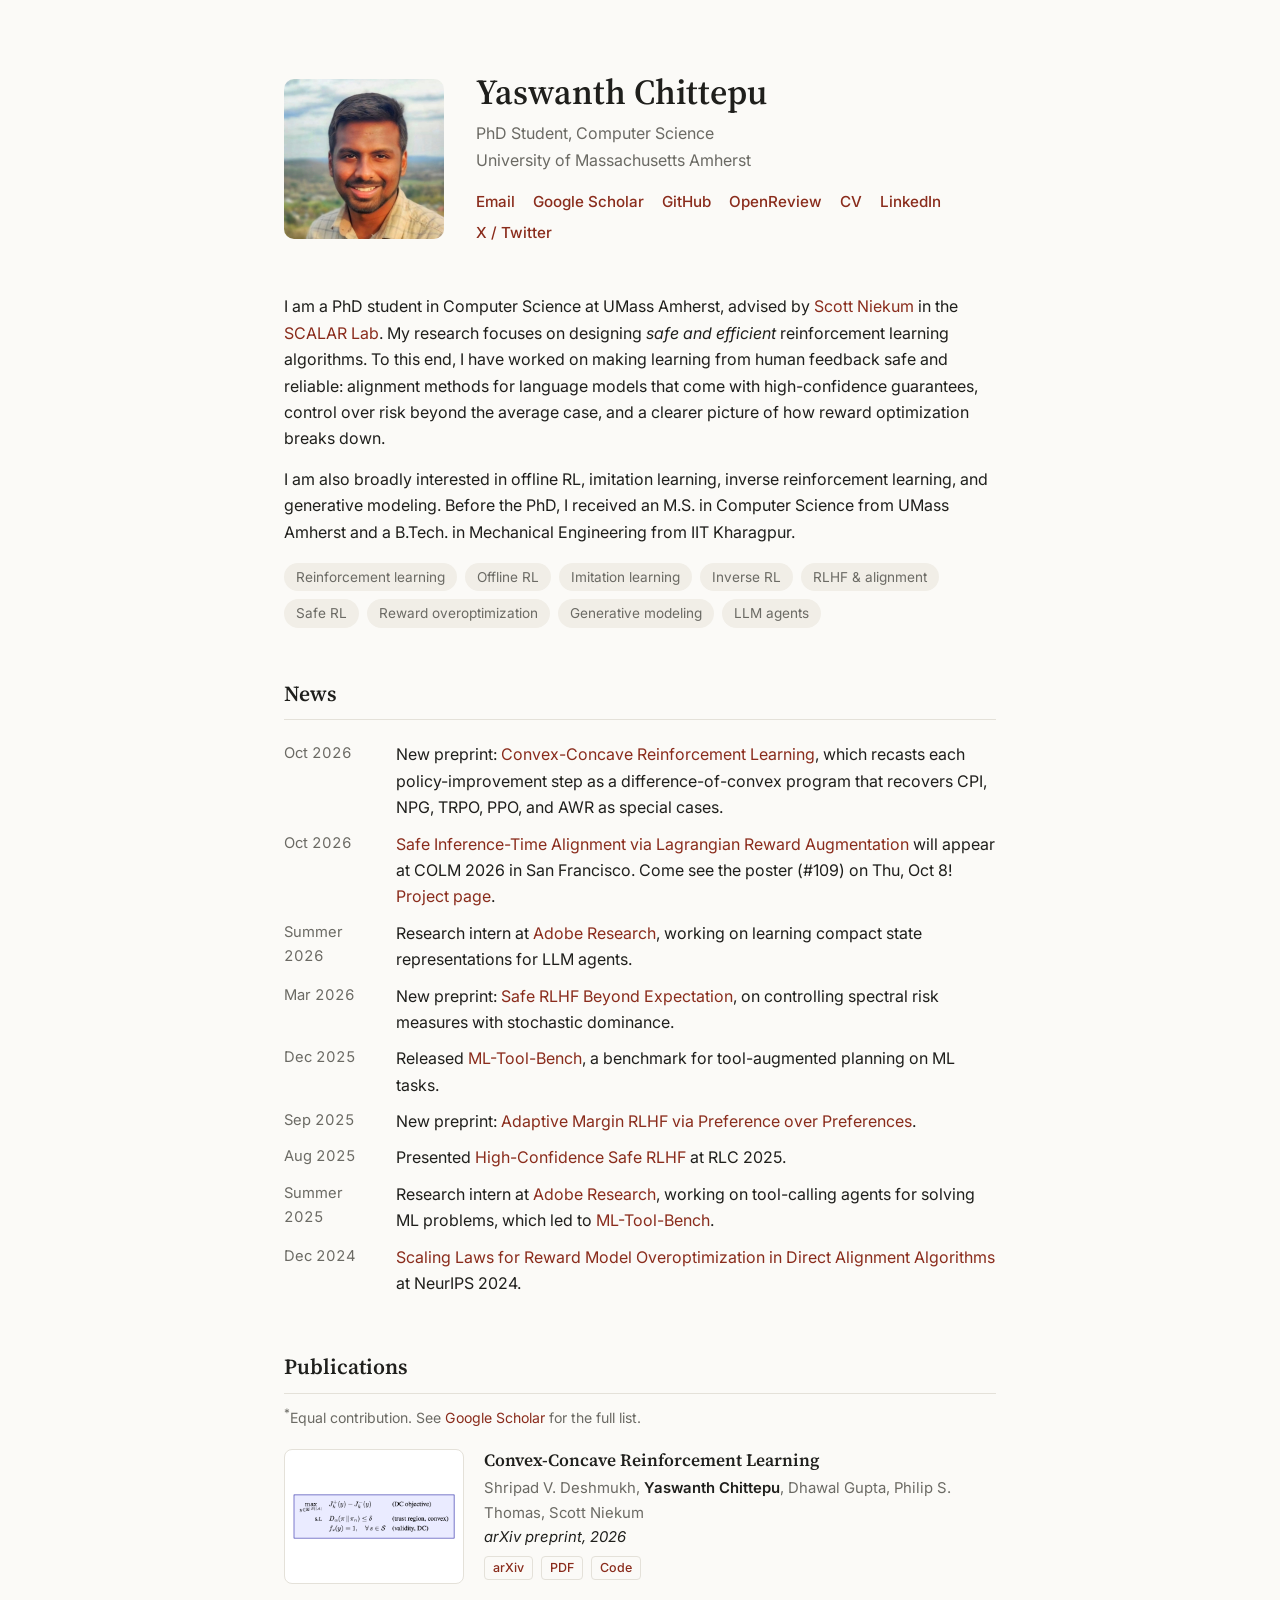
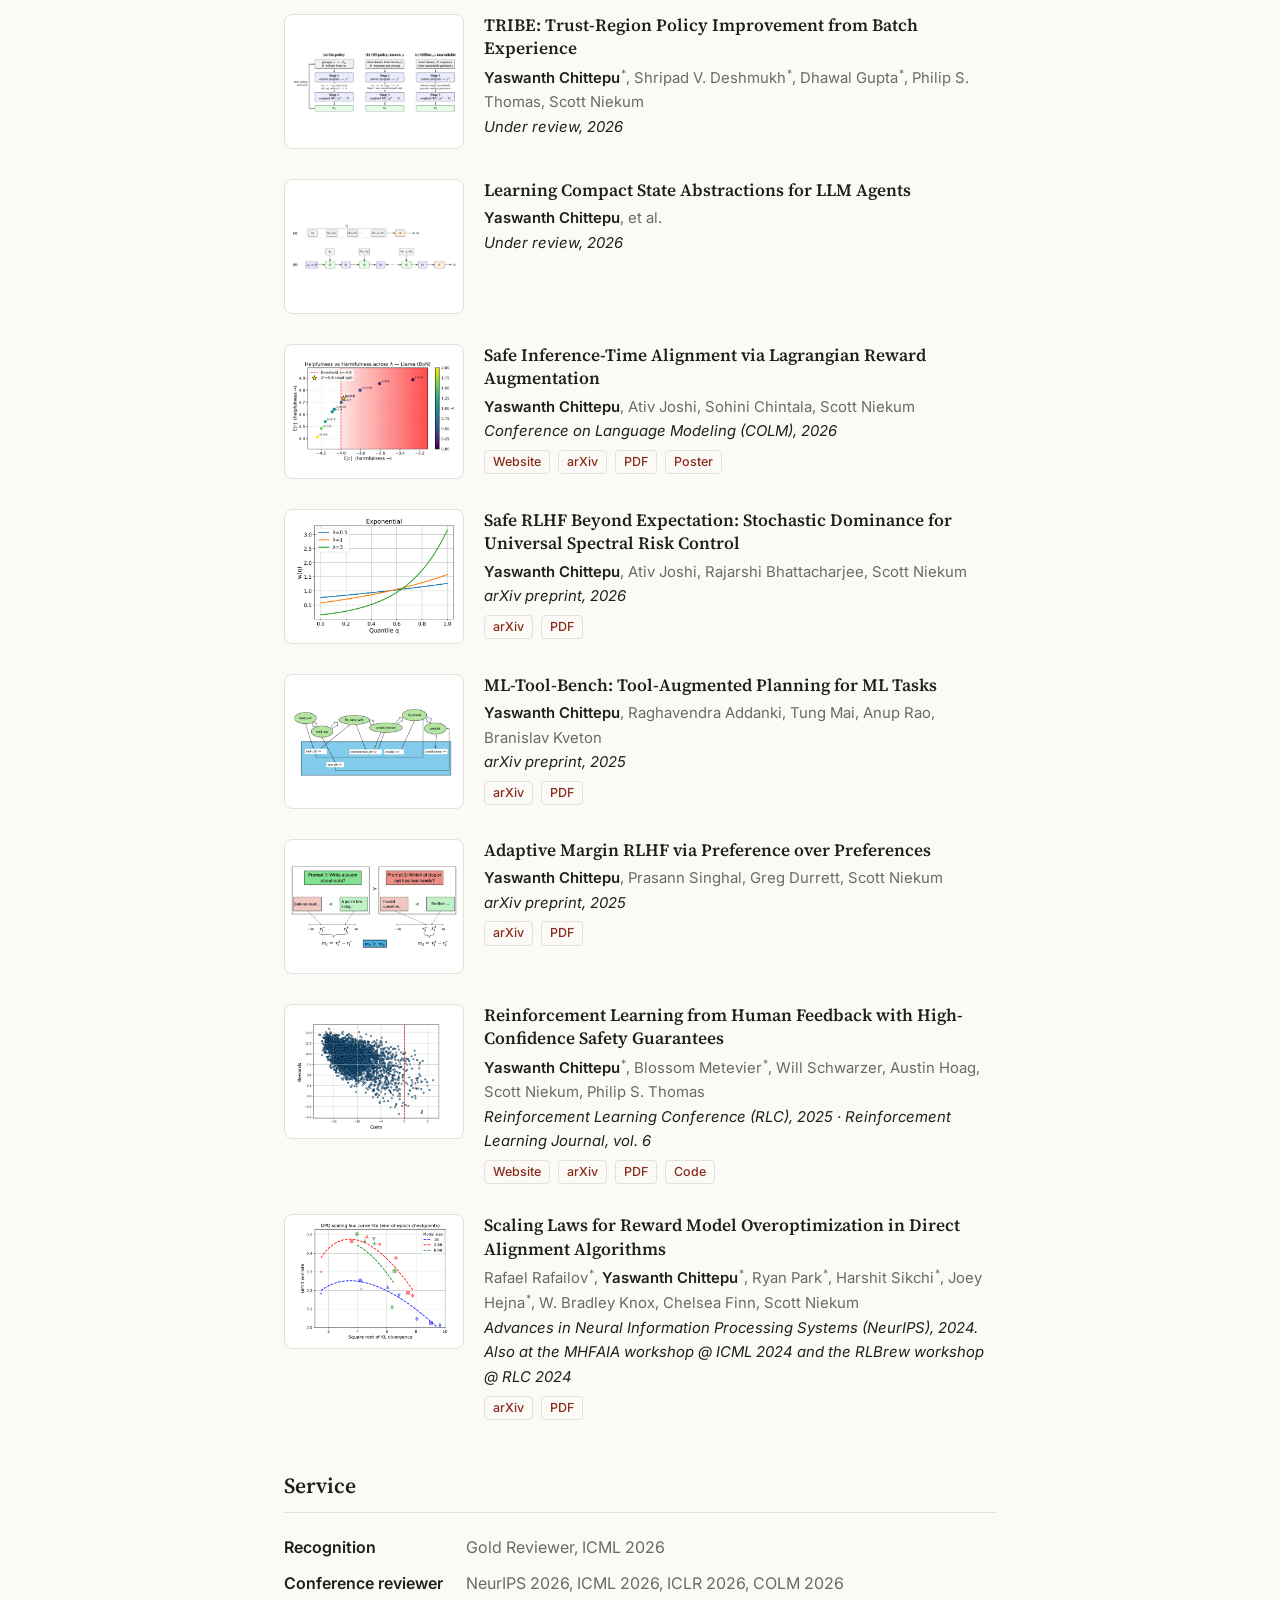
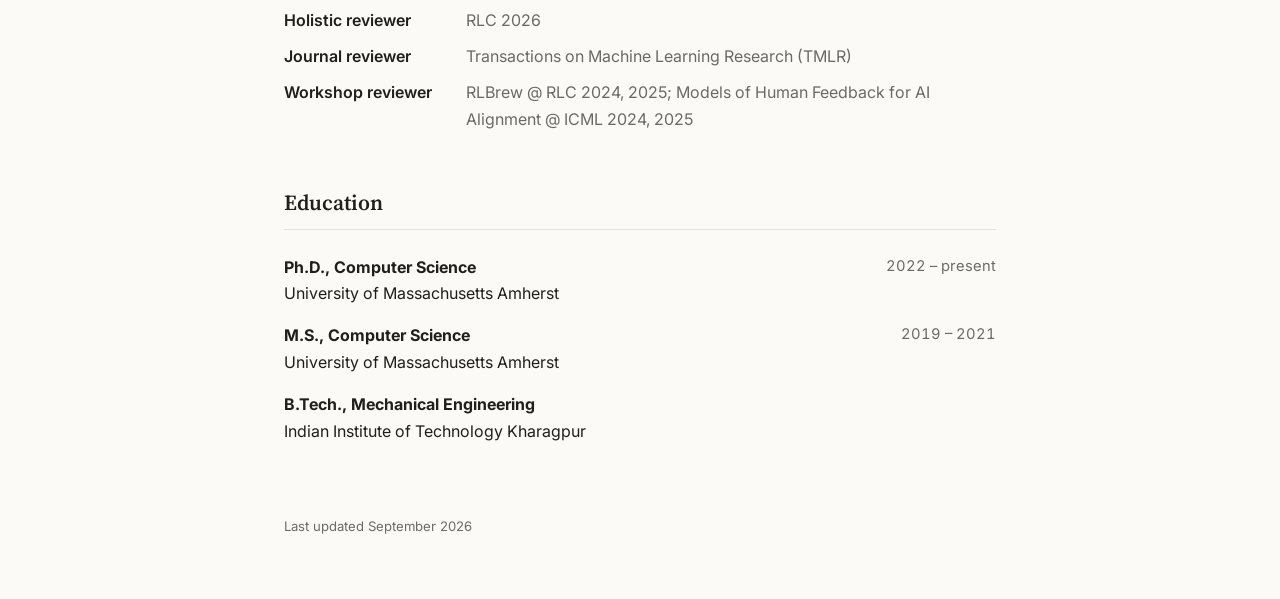
==== index.html @ f6bf65a5 "Add TRIBE and compact-state papers (under review, no PDFs) Co-Authored-By: Claude Opus 5.5 <noreply@" ====
<!doctype html>
<html lang="en">
<head>
  <meta charset="utf-8">
  <meta name="viewport" content="width=device-width, initial-scale=1">
  <title>Yaswanth Chittepu</title>
  <meta name="description" content="Yaswanth Chittepu is a Computer Science PhD student at UMass Amherst, advised by Scott Niekum in the SCALAR Lab, working on safe and efficient reinforcement learning algorithms, including RLHF and LLM alignment.">
  <meta name="google-site-verification" content="xFa22DgC7-R4w1kIrQCeheSilTSfTS6N274Fvhe0Yr8">
  <link rel="canonical" href="https://yaswanthchittepu.github.io/">
  <meta property="og:type" content="profile">
  <meta property="og:title" content="Yaswanth Chittepu">
  <meta property="og:description" content="CS PhD student at UMass Amherst (SCALAR Lab) designing safe and efficient reinforcement learning algorithms.">
  <meta property="og:url" content="https://yaswanthchittepu.github.io/">
  <meta property="og:image" content="https://yaswanthchittepu.github.io/images/profile.jpg">
  <script type="application/ld+json">
  {
    "@context": "https://schema.org",
    "@type": "Person",
    "name": "Yaswanth Chittepu",
    "url": "https://yaswanthchittepu.github.io/",
    "image": "https://yaswanthchittepu.github.io/images/profile.jpg",
    "jobTitle": "PhD Student, Computer Science",
    "affiliation": { "@type": "CollegeOrUniversity", "name": "University of Massachusetts Amherst" },
    "knowsAbout": ["Reinforcement learning", "RLHF", "Alignment of large language models", "Offline RL", "Imitation learning"],
    "sameAs": [
      "https://scholar.google.com/citations?user=sGEz950AAAAJ",
      "https://github.com/yaswanthchittepu",
      "https://www.linkedin.com/in/yaswanth-reddy-53585160/",
      "https://x.com/YaswanthC_28",
      "https://openreview.net/profile?id=~Yaswanth_Chittepu1"
    ]
  }
  </script>
  <link rel="preconnect" href="https://fonts.googleapis.com">
  <link rel="preconnect" href="https://fonts.gstatic.com" crossorigin>
  <link href="https://fonts.googleapis.com/css2?family=Inter:wght@400;500;600&family=Source+Serif+4:opsz,wght@8..60,500;8..60,600&display=swap" rel="stylesheet">
  <link rel="stylesheet" href="style.css?v=3">
</head>
<body>
  <main class="wrap">

    <header class="hero">
      <img class="photo" src="images/profile.jpg" alt="Photo of Yaswanth Chittepu" width="160" height="160">
      <div>
        <h1>Yaswanth Chittepu</h1>
        <p class="role">PhD Student, Computer Science<br>University of Massachusetts Amherst</p>
        <nav class="links" aria-label="Profiles">
          <a href="mailto:ychittepu@umass.edu">Email</a>
          <a href="https://scholar.google.com/citations?user=sGEz950AAAAJ&amp;hl=en">Google Scholar</a>
          <a href="https://github.com/yaswanthchittepu">GitHub</a>
          <a href="https://openreview.net/profile?id=~Yaswanth_Chittepu1">OpenReview</a>
          <a href="cv.pdf">CV</a>
          <a href="https://www.linkedin.com/in/yaswanth-reddy-53585160/">LinkedIn</a>
          <a href="https://x.com/YaswanthC_28">X / Twitter</a>
        </nav>
      </div>
    </header>

    <section id="about">
      <p>
        I am a PhD student in Computer Science at UMass Amherst, advised by
        <a href="https://people.cs.umass.edu/~sniekum/">Scott Niekum</a> in the
        <a href="https://people.cs.umass.edu/~sniekum/lab.php">SCALAR Lab</a>.
        My research focuses on designing <em>safe and efficient</em> reinforcement
        learning algorithms. To this end, I have worked on making learning from human
        feedback safe and reliable: alignment methods for language models that come
        with high-confidence guarantees, control over risk beyond the average case,
        and a clearer picture of how reward optimization breaks down.
      </p>
      <p>
        I am also broadly interested in offline RL, imitation learning, inverse
        reinforcement learning, and generative modeling. Before the PhD, I received
        an M.S. in Computer Science from UMass Amherst and a B.Tech. in Mechanical
        Engineering from IIT Kharagpur.
      </p>
      <p class="interests">
        <span>Reinforcement learning</span>
        <span>Offline RL</span>
        <span>Imitation learning</span>
        <span>Inverse RL</span>
        <span>RLHF &amp; alignment</span>
        <span>Safe RL</span>
        <span>Reward overoptimization</span>
        <span>Generative modeling</span>
        <span>LLM agents</span>
      </p>
    </section>

    <section id="news">
      <h2>News</h2>
      <ul class="news">
        <li><time>Oct 2026</time> <span>New preprint: <a href="https://arxiv.org/abs/2610.09108">Convex-Concave Reinforcement Learning</a>, which recasts each policy-improvement step as a difference-of-convex program that recovers CPI, NPG, TRPO, PPO, and AWR as special cases.</span></li>
        <li><time>Oct 2026</time> <span><a href="https://arxiv.org/abs/2607.02781">Safe Inference-Time Alignment via Lagrangian Reward Augmentation</a> will appear at COLM 2026 in San Francisco. Come see the poster (#109) on Thu, Oct 8! <a href="https://yaswanthchittepu.github.io/LARA/">Project page</a>.</span></li>
        <li><time>Summer 2026</time> <span>Research intern at <a href="https://research.adobe.com/">Adobe Research</a>, working on learning compact state representations for LLM agents.</span></li>
        <li><time>Mar 2026</time> <span>New preprint: <a href="https://arxiv.org/abs/2603.10938">Safe RLHF Beyond Expectation</a>, on controlling spectral risk measures with stochastic dominance.</span></li>
        <li><time>Dec 2025</time> <span>Released <a href="https://arxiv.org/abs/2512.00672">ML-Tool-Bench</a>, a benchmark for tool-augmented planning on ML tasks.</span></li>
        <li><time>Sep 2025</time> <span>New preprint: <a href="https://arxiv.org/abs/2509.22851">Adaptive Margin RLHF via Preference over Preferences</a>.</span></li>
        <li><time>Aug 2025</time> <span>Presented <a href="HC-RLHF/">High-Confidence Safe RLHF</a> at RLC 2025.</span></li>
        <li><time>Summer 2025</time> <span>Research intern at <a href="https://research.adobe.com/">Adobe Research</a>, working on tool-calling agents for solving ML problems, which led to <a href="https://arxiv.org/abs/2512.00672">ML-Tool-Bench</a>.</span></li>
        <li><time>Dec 2024</time> <span><a href="https://arxiv.org/abs/2406.02900">Scaling Laws for Reward Model Overoptimization in Direct Alignment Algorithms</a> at NeurIPS 2024.</span></li>
      </ul>
    </section>

    <section id="publications">
      <h2>Publications</h2>
      <p class="note"><sup>*</sup>Equal contribution. See <a href="https://scholar.google.com/citations?user=sGEz950AAAAJ&amp;hl=en">Google Scholar</a> for the full list.</p>

      <article class="pub">
        <a class="thumb" href="https://arxiv.org/abs/2610.09108" tabindex="-1" aria-hidden="true"><img src="images/papers/ccrl.png" alt="The CCRL problem: maximize a difference-of-convex objective subject to a convex trust-region constraint and difference-of-convex validity constraints" loading="lazy"></a>
        <div>
          <h3><a href="https://arxiv.org/abs/2610.09108">Convex-Concave Reinforcement Learning</a></h3>
          <p class="authors">Shripad V. Deshmukh, <b>Yaswanth Chittepu</b>, Dhawal Gupta, Philip S. Thomas, Scott Niekum</p>
          <p class="venue">arXiv preprint, 2026</p>
          <p class="tags"><a href="https://arxiv.org/abs/2610.09108">arXiv</a><a href="https://arxiv.org/pdf/2610.09108">PDF</a><a href="https://github.com/UMass-SCALAR-Lab/Convex-Concave-RL">Code</a></p>
        </div>
      </article>

      <article class="pub">
        <div class="thumb" aria-hidden="true"><img src="images/papers/tribe.png" alt="TRIBE overview: a convex program over importance ratios, then weighted behavior cloning, in on-policy, off-policy, and offline settings" loading="lazy"></div>
        <div>
          <h3>TRIBE: Trust-Region Policy Improvement from Batch Experience</h3>
          <p class="authors"><b>Yaswanth Chittepu</b><sup>*</sup>, Shripad V. Deshmukh<sup>*</sup>, Dhawal Gupta<sup>*</sup>, Philip S. Thomas, Scott Niekum</p>
          <p class="venue">Under review, 2026</p>
        </div>
      </article>

      <article class="pub">
        <div class="thumb" aria-hidden="true"><img src="images/papers/compact-states.png" alt="A full-history LLM agent compared with an agent that keeps a compact recursive state" loading="lazy"></div>
        <div>
          <h3>Learning Compact State Abstractions for LLM Agents</h3>
          <p class="authors"><b>Yaswanth Chittepu</b>, et al.</p>
          <p class="venue">Under review, 2026</p>
        </div>
      </article>

      <article class="pub">
        <a class="thumb" href="https://yaswanthchittepu.github.io/LARA/" tabindex="-1" aria-hidden="true"><img src="images/papers/lara.png" alt="Helpfulness versus harmfulness across the safety multiplier lambda, with the calibrated lambda star at the safety threshold" loading="lazy"></a>
        <div>
          <h3><a href="https://arxiv.org/abs/2607.02781">Safe Inference-Time Alignment via Lagrangian Reward Augmentation</a></h3>
          <p class="authors"><b>Yaswanth Chittepu</b>, Ativ Joshi, Sohini Chintala, Scott Niekum</p>
          <p class="venue">Conference on Language Modeling (COLM), 2026</p>
          <p class="tags"><a href="https://yaswanthchittepu.github.io/LARA/">Website</a><a href="https://arxiv.org/abs/2607.02781">arXiv</a><a href="https://arxiv.org/pdf/2607.02781">PDF</a><a href="https://yaswanthchittepu.github.io/LARA/LARA_poster.pdf">Poster</a></p>
        </div>
      </article>

      <article class="pub">
        <a class="thumb" href="https://arxiv.org/abs/2603.10938" tabindex="-1" aria-hidden="true"><img src="images/papers/safe-rlhf-beyond.png" alt="Exponential spectral weight functions over cost quantiles" loading="lazy"></a>
        <div>
          <h3><a href="https://arxiv.org/abs/2603.10938">Safe RLHF Beyond Expectation: Stochastic Dominance for Universal Spectral Risk Control</a></h3>
          <p class="authors"><b>Yaswanth Chittepu</b>, Ativ Joshi, Rajarshi Bhattacharjee, Scott Niekum</p>
          <p class="venue">arXiv preprint, 2026</p>
          <p class="tags"><a href="https://arxiv.org/abs/2603.10938">arXiv</a><a href="https://arxiv.org/pdf/2603.10938">PDF</a></p>
        </div>
      </article>

      <article class="pub">
        <a class="thumb" href="https://arxiv.org/abs/2512.00672" tabindex="-1" aria-hidden="true"><img src="images/papers/ml-tool-bench.png" alt="Tool calls in an ML pipeline writing named artifacts to a shared scratchpad" loading="lazy"></a>
        <div>
          <h3><a href="https://arxiv.org/abs/2512.00672">ML-Tool-Bench: Tool-Augmented Planning for ML Tasks</a></h3>
          <p class="authors"><b>Yaswanth Chittepu</b>, Raghavendra Addanki, Tung Mai, Anup Rao, Branislav Kveton</p>
          <p class="venue">arXiv preprint, 2025</p>
          <p class="tags"><a href="https://arxiv.org/abs/2512.00672">arXiv</a><a href="https://arxiv.org/pdf/2512.00672">PDF</a></p>
        </div>
      </article>

      <article class="pub">
        <a class="thumb" href="https://arxiv.org/abs/2509.22851" tabindex="-1" aria-hidden="true"><img src="images/papers/adaptive-margin.png" alt="Illustration of preference over preferences: one preference pair has a larger reward margin than another" loading="lazy"></a>
        <div>
          <h3><a href="https://arxiv.org/abs/2509.22851">Adaptive Margin RLHF via Preference over Preferences</a></h3>
          <p class="authors"><b>Yaswanth Chittepu</b>, Prasann Singhal, Greg Durrett, Scott Niekum</p>
          <p class="venue">arXiv preprint, 2025</p>
          <p class="tags"><a href="https://arxiv.org/abs/2509.22851">arXiv</a><a href="https://arxiv.org/pdf/2509.22851">PDF</a></p>
        </div>
      </article>

      <article class="pub">
        <a class="thumb" href="HC-RLHF/" tabindex="-1" aria-hidden="true"><img src="images/papers/hc-rlhf.jpg" alt="Reward versus cost of HC-RLHF responses, with nearly all below the harm threshold" loading="lazy"></a>
        <div>
          <h3><a href="HC-RLHF/">Reinforcement Learning from Human Feedback with High-Confidence Safety Guarantees</a></h3>
          <p class="authors"><b>Yaswanth Chittepu</b><sup>*</sup>, Blossom Metevier<sup>*</sup>, Will Schwarzer, Austin Hoag, Scott Niekum, Philip S. Thomas</p>
          <p class="venue">Reinforcement Learning Conference (RLC), 2025 &middot; Reinforcement Learning Journal, vol. 6</p>
          <p class="tags"><a href="HC-RLHF/">Website</a><a href="https://arxiv.org/abs/2506.08266">arXiv</a><a href="https://rlj.cs.umass.edu/2025/papers/RLJ_RLC_2025_62.pdf">PDF</a><a href="https://github.com/UMass-SCALAR-Lab/HC-RLHF">Code</a></p>
        </div>
      </article>

      <article class="pub">
        <a class="thumb" href="https://arxiv.org/abs/2406.02900" tabindex="-1" aria-hidden="true"><img src="images/papers/scaling-laws.png" alt="GPT-4 win rate rising then falling with KL divergence for DPO at three model sizes" loading="lazy"></a>
        <div>
          <h3><a href="https://arxiv.org/abs/2406.02900">Scaling Laws for Reward Model Overoptimization in Direct Alignment Algorithms</a></h3>
          <p class="authors">Rafael Rafailov<sup>*</sup>, <b>Yaswanth Chittepu</b><sup>*</sup>, Ryan Park<sup>*</sup>, Harshit Sikchi<sup>*</sup>, Joey Hejna<sup>*</sup>, W. Bradley Knox, Chelsea Finn, Scott Niekum</p>
          <p class="venue">Advances in Neural Information Processing Systems (NeurIPS), 2024. Also at the MHFAIA workshop @ ICML 2024 and the RLBrew workshop @ RLC 2024</p>
          <p class="tags"><a href="https://arxiv.org/abs/2406.02900">arXiv</a><a href="https://arxiv.org/pdf/2406.02900">PDF</a></p>
        </div>
      </article>
    </section>

    <section id="service">
      <h2>Service</h2>
      <ul class="service">
        <li><b>Recognition</b><span>Gold Reviewer, ICML 2026</span></li>
        <li><b>Conference reviewer</b><span>NeurIPS 2026, ICML 2026, ICLR 2026, COLM 2026</span></li>
        <li><b>Holistic reviewer</b><span>RLC 2026</span></li>
        <li><b>Journal reviewer</b><span>Transactions on Machine Learning Research (TMLR)</span></li>
        <li><b>Workshop reviewer</b><span>RLBrew @ RLC 2024, 2025; Models of Human Feedback for AI Alignment @ ICML 2024, 2025</span></li>
      </ul>
    </section>

    <section id="education">
      <h2>Education</h2>
      <ul class="edu">
        <li><div><b>Ph.D., Computer Science</b><br>University of Massachusetts Amherst</div><time>2022 – present</time></li>
        <li><div><b>M.S., Computer Science</b><br>University of Massachusetts Amherst</div><time>2019 – 2021</time></li>
        <li><div><b>B.Tech., Mechanical Engineering</b><br>Indian Institute of Technology Kharagpur</div></li>
      </ul>
    </section>

    <footer>
      <p>Last updated September 2026</p>
    </footer>
  </main>
</body>
</html>
---- style.css ----
:root {
  --bg: #fbfaf7;
  --text: #1f1f1c;
  --muted: #6b6a64;
  --rule: #e4e1d9;
  --accent: #8a2c1c;          /* UMass-adjacent maroon */
  --chip: #f1eee7;
  color-scheme: light;
}
@media (prefers-color-scheme: dark) {
  :root {
    --bg: #161614;
    --text: #e8e6e0;
    --muted: #9c9a92;
    --rule: #2e2d29;
    --accent: #e08a74;
    --chip: #23221f;
    color-scheme: dark;
  }
}

* { box-sizing: border-box; }

body {
  margin: 0;
  background: var(--bg);
  color: var(--text);
  font: 16px/1.65 "Inter", system-ui, -apple-system, "Segoe UI", sans-serif;
  -webkit-font-smoothing: antialiased;
}

.wrap {
  max-width: 760px;
  margin: 0 auto;
  padding: 72px 24px 48px;
}

a { color: var(--accent); text-decoration: none; }
a:hover { text-decoration: underline; text-underline-offset: 3px; }

h1, h2, h3 { font-family: "Source Serif 4", Georgia, serif; font-weight: 600; }

/* Hero */
.hero {
  display: flex;
  gap: 32px;
  align-items: center;
  margin-bottom: 40px;
}
.photo {
  width: 160px;
  height: auto;
  aspect-ratio: 1 / 1;
  object-fit: cover;
  border-radius: 10px;
  flex-shrink: 0;
}
h1 { font-size: 2.2rem; line-height: 1.15; margin: 0 0 8px; }
.role { margin: 0 0 16px; color: var(--muted); }
.links { display: flex; flex-wrap: wrap; gap: 6px 18px; font-weight: 500; font-size: 0.95rem; }

/* Sections */
section { margin-top: 48px; }
h2 {
  font-size: 1.35rem;
  margin: 0 0 16px;
  padding-bottom: 8px;
  border-bottom: 1px solid var(--rule);
}
#about p { margin: 0 0 14px; }

.interests { display: flex; flex-wrap: wrap; gap: 8px; margin-top: 18px !important; }
.interests span {
  background: var(--chip);
  border-radius: 999px;
  padding: 3px 12px;
  font-size: 0.85rem;
  color: var(--muted);
}

/* News */
.news { list-style: none; padding: 0; margin: 0; }
.news li { display: grid; grid-template-columns: 100px 1fr; gap: 12px; padding: 5px 0; }
.news time, .edu time { color: var(--muted); font-variant-numeric: tabular-nums; font-size: 0.92rem; }

/* Publications */
.note { color: var(--muted); font-size: 0.88rem; margin: -6px 0 20px; }
.pub { display: grid; grid-template-columns: 180px 1fr; gap: 20px; align-items: start; margin-bottom: 30px; }
.thumb {
  display: flex; align-items: center; justify-content: center;
  aspect-ratio: 4 / 3; padding: 6px;
  background: #fff;                 /* figures are drawn on white; keep them readable in dark mode */
  border: 1px solid var(--rule); border-radius: 8px; overflow: hidden;
}
.thumb img { width: 100%; height: 100%; object-fit: contain; }
.thumb:hover { border-color: var(--accent); }
.pub h3 { font-size: 1.08rem; line-height: 1.35; margin: 0 0 4px; }
.pub h3 a { color: var(--text); }
.pub h3 a:hover { color: var(--accent); }
.pub p { margin: 0; font-size: 0.93rem; }
.authors { color: var(--muted); }
.authors b { color: var(--text); font-weight: 600; }
.venue { font-style: italic; }
.tags { display: flex; gap: 8px; margin-top: 6px !important; }
.tags a {
  font-size: 0.78rem;
  font-weight: 500;
  border: 1px solid var(--rule);
  border-radius: 4px;
  padding: 1px 8px;
}
.tags a:hover { border-color: var(--accent); text-decoration: none; }

/* Service */
.service { list-style: none; padding: 0; margin: 0; }
.service li { display: grid; grid-template-columns: 170px 1fr; gap: 12px; padding: 5px 0; }
.service b { font-weight: 600; }
.service span { color: var(--muted); }

/* Education */
.edu { list-style: none; padding: 0; margin: 0; }
.edu li { display: flex; justify-content: space-between; gap: 16px; padding: 8px 0; }
.edu time { white-space: nowrap; }

footer { margin-top: 64px; color: var(--muted); font-size: 0.82rem; }

@media (max-width: 600px) {
  .wrap { padding-top: 40px; }
  .hero { flex-direction: column; align-items: flex-start; gap: 20px; }
  .photo { width: 128px; }
  .news li { grid-template-columns: 1fr; gap: 0; padding: 7px 0; }
  .pub { grid-template-columns: 112px 1fr; gap: 14px; }
  .service li { grid-template-columns: 1fr; gap: 0; padding: 6px 0; }
}
.authors sup { font-size: 0.7em; margin-left: 1px; }
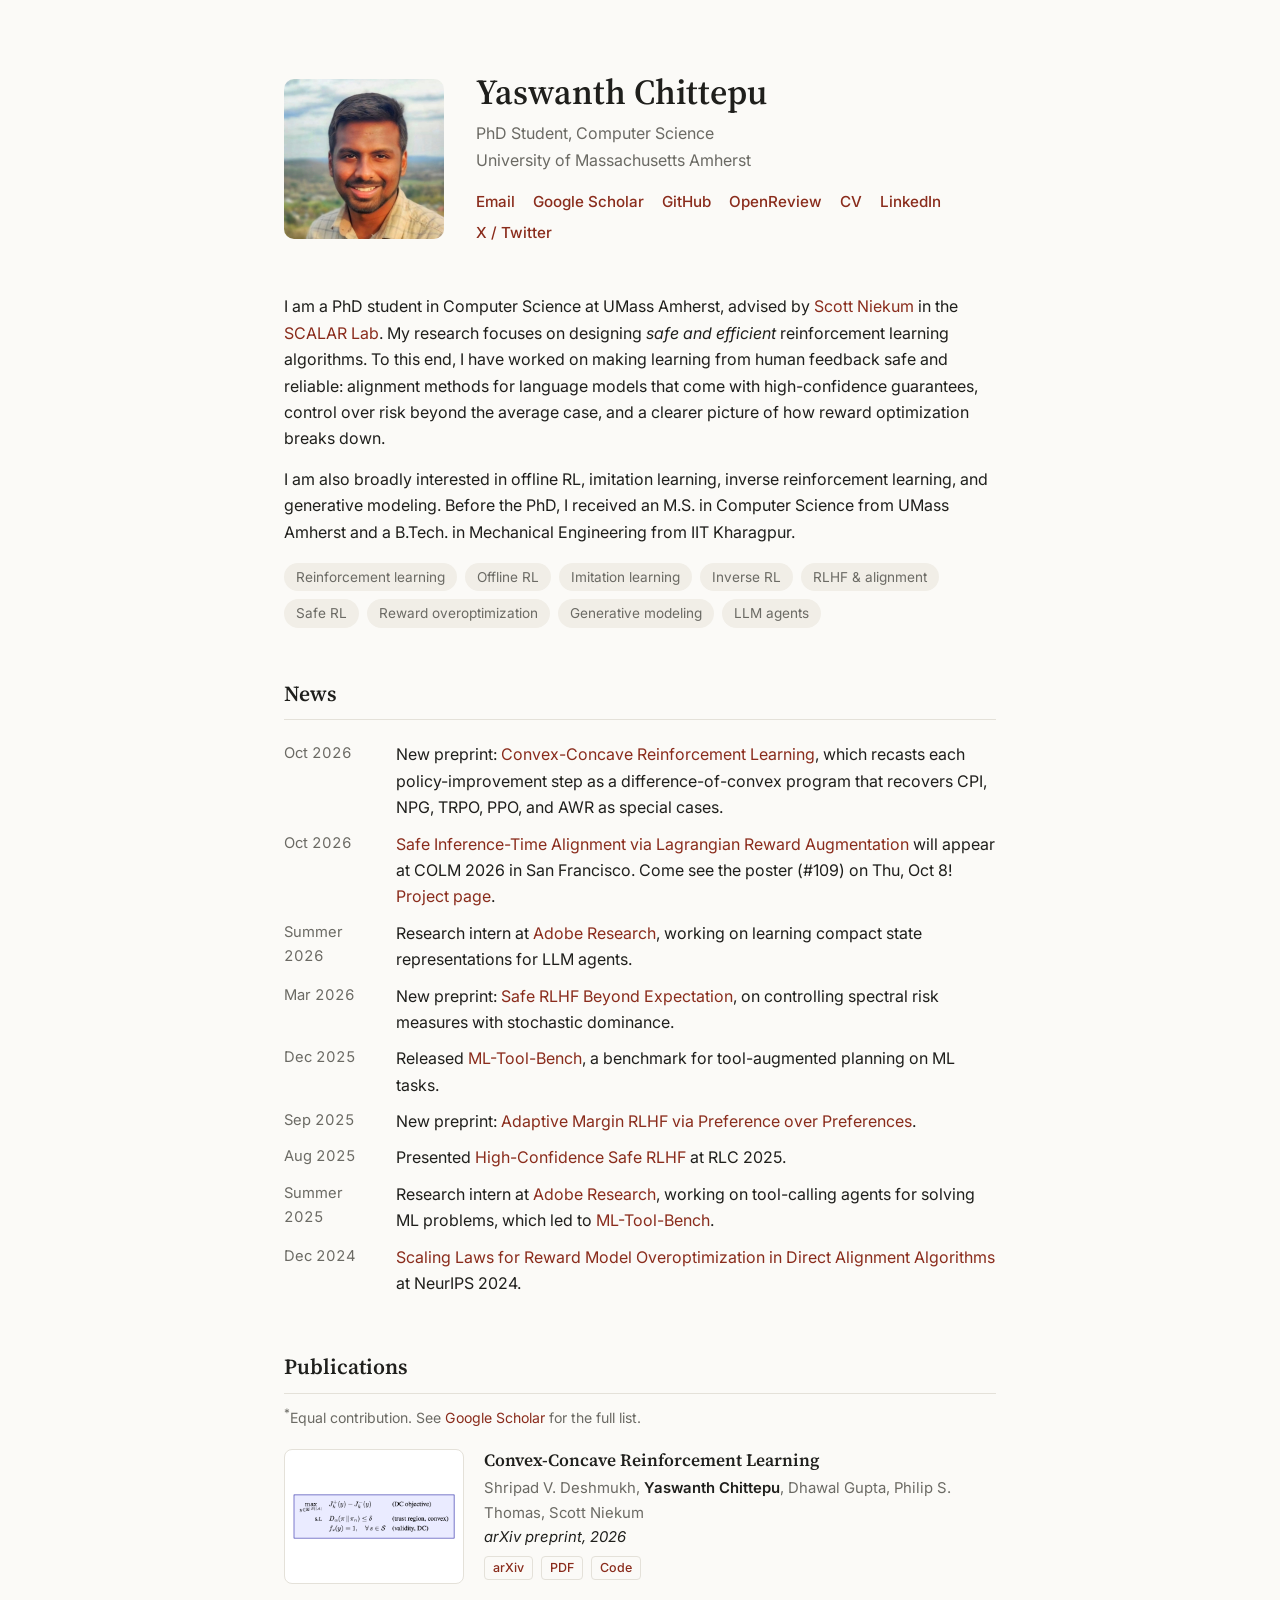
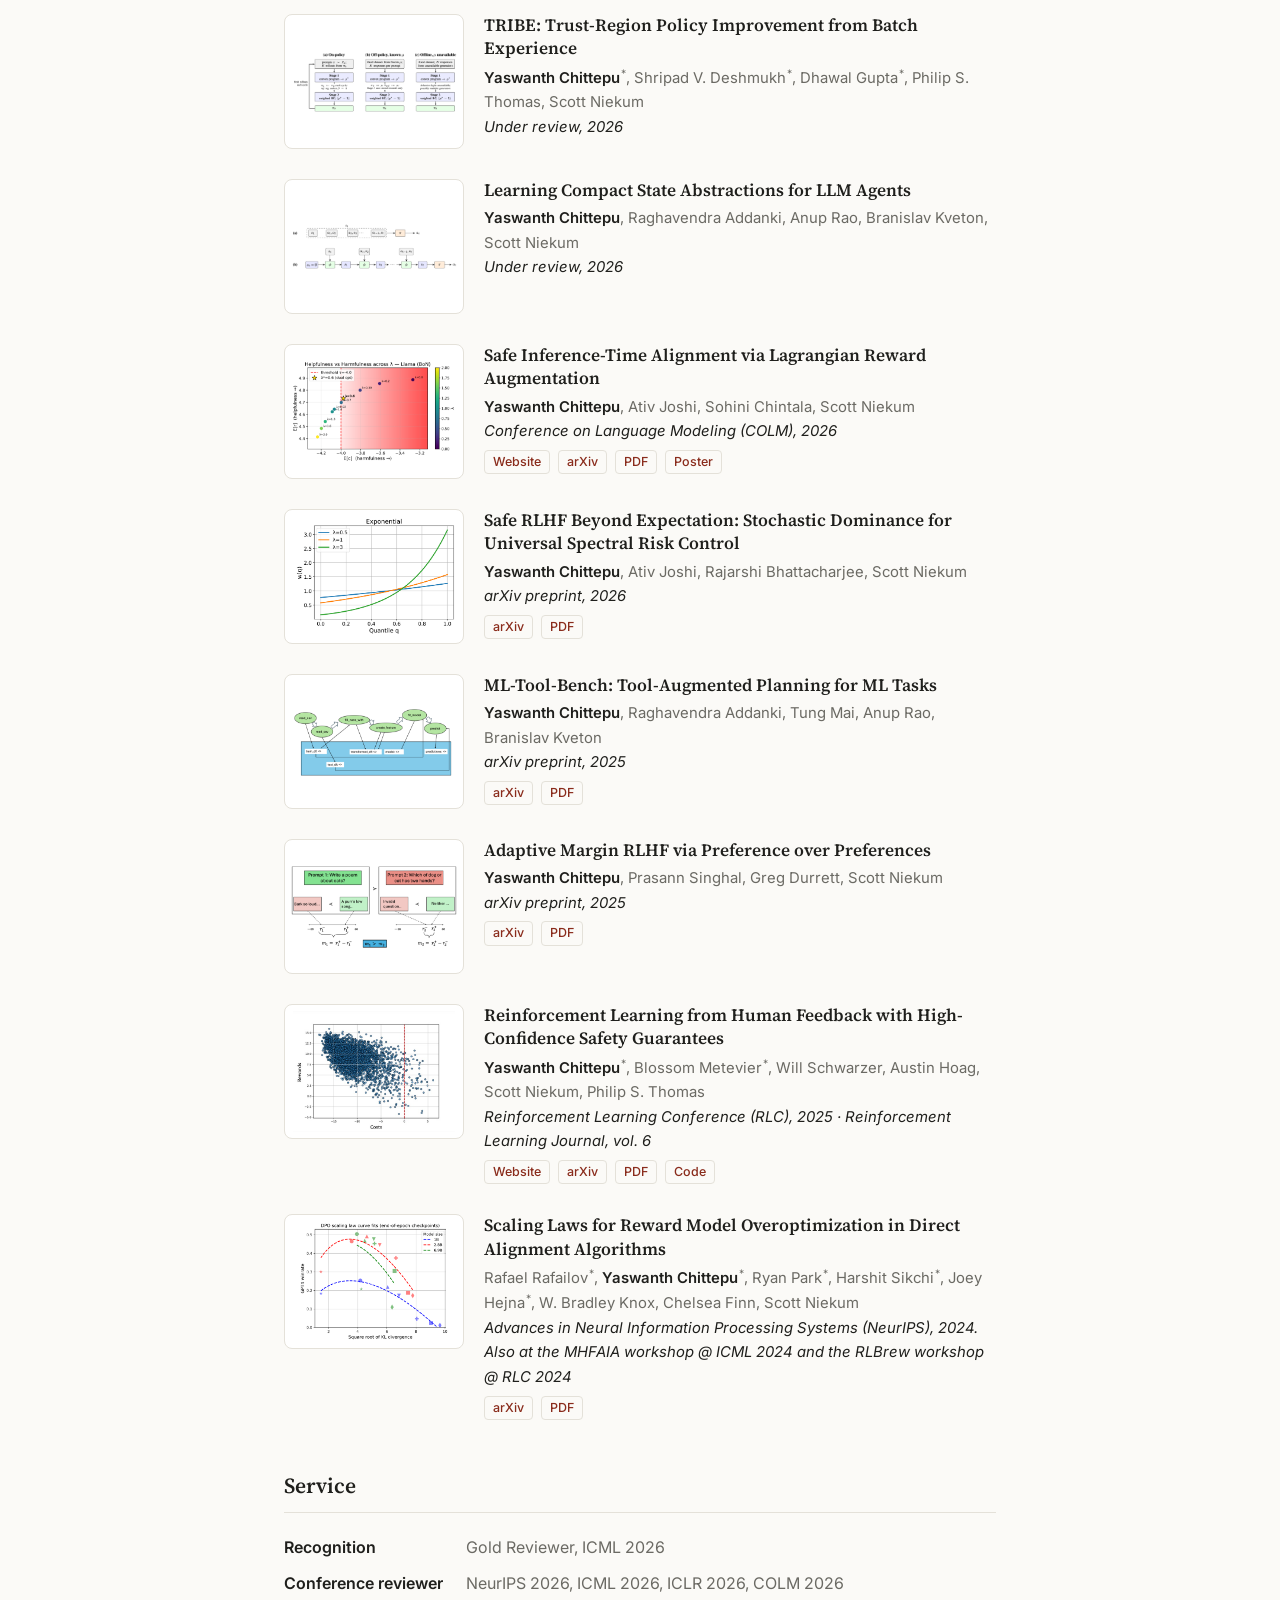
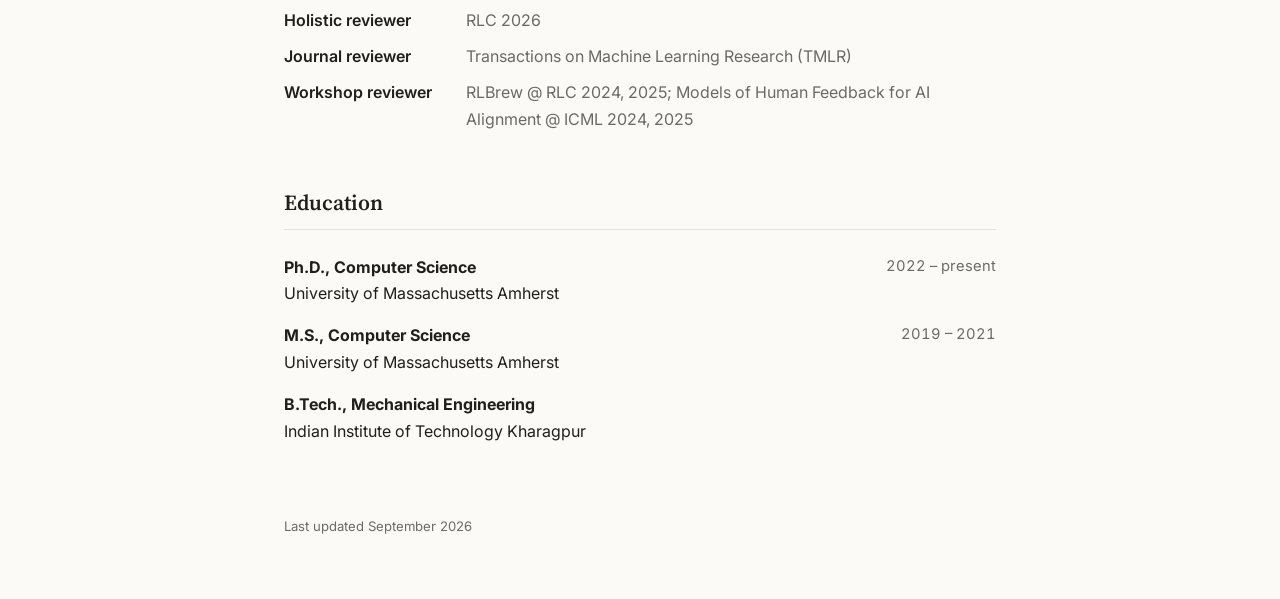
==== commit 7f2497ad: "Add co-authors for compact state abstractions paper Co-Authored-By: Claude Opus 5.5 <noreply@anthrop" ====
--- a/index.html
+++ b/index.html
@@ -128,7 +128,7 @@
         <div class="thumb" aria-hidden="true"><img src="images/papers/compact-states.png" alt="A full-history LLM agent compared with an agent that keeps a compact recursive state" loading="lazy"></div>
         <div>
           <h3>Learning Compact State Abstractions for LLM Agents</h3>
-          <p class="authors"><b>Yaswanth Chittepu</b>, et al.</p>
+          <p class="authors"><b>Yaswanth Chittepu</b>, Raghavendra Addanki, Anup Rao, Branislav Kveton, Scott Niekum</p>
           <p class="venue">Under review, 2026</p>
         </div>
       </article>
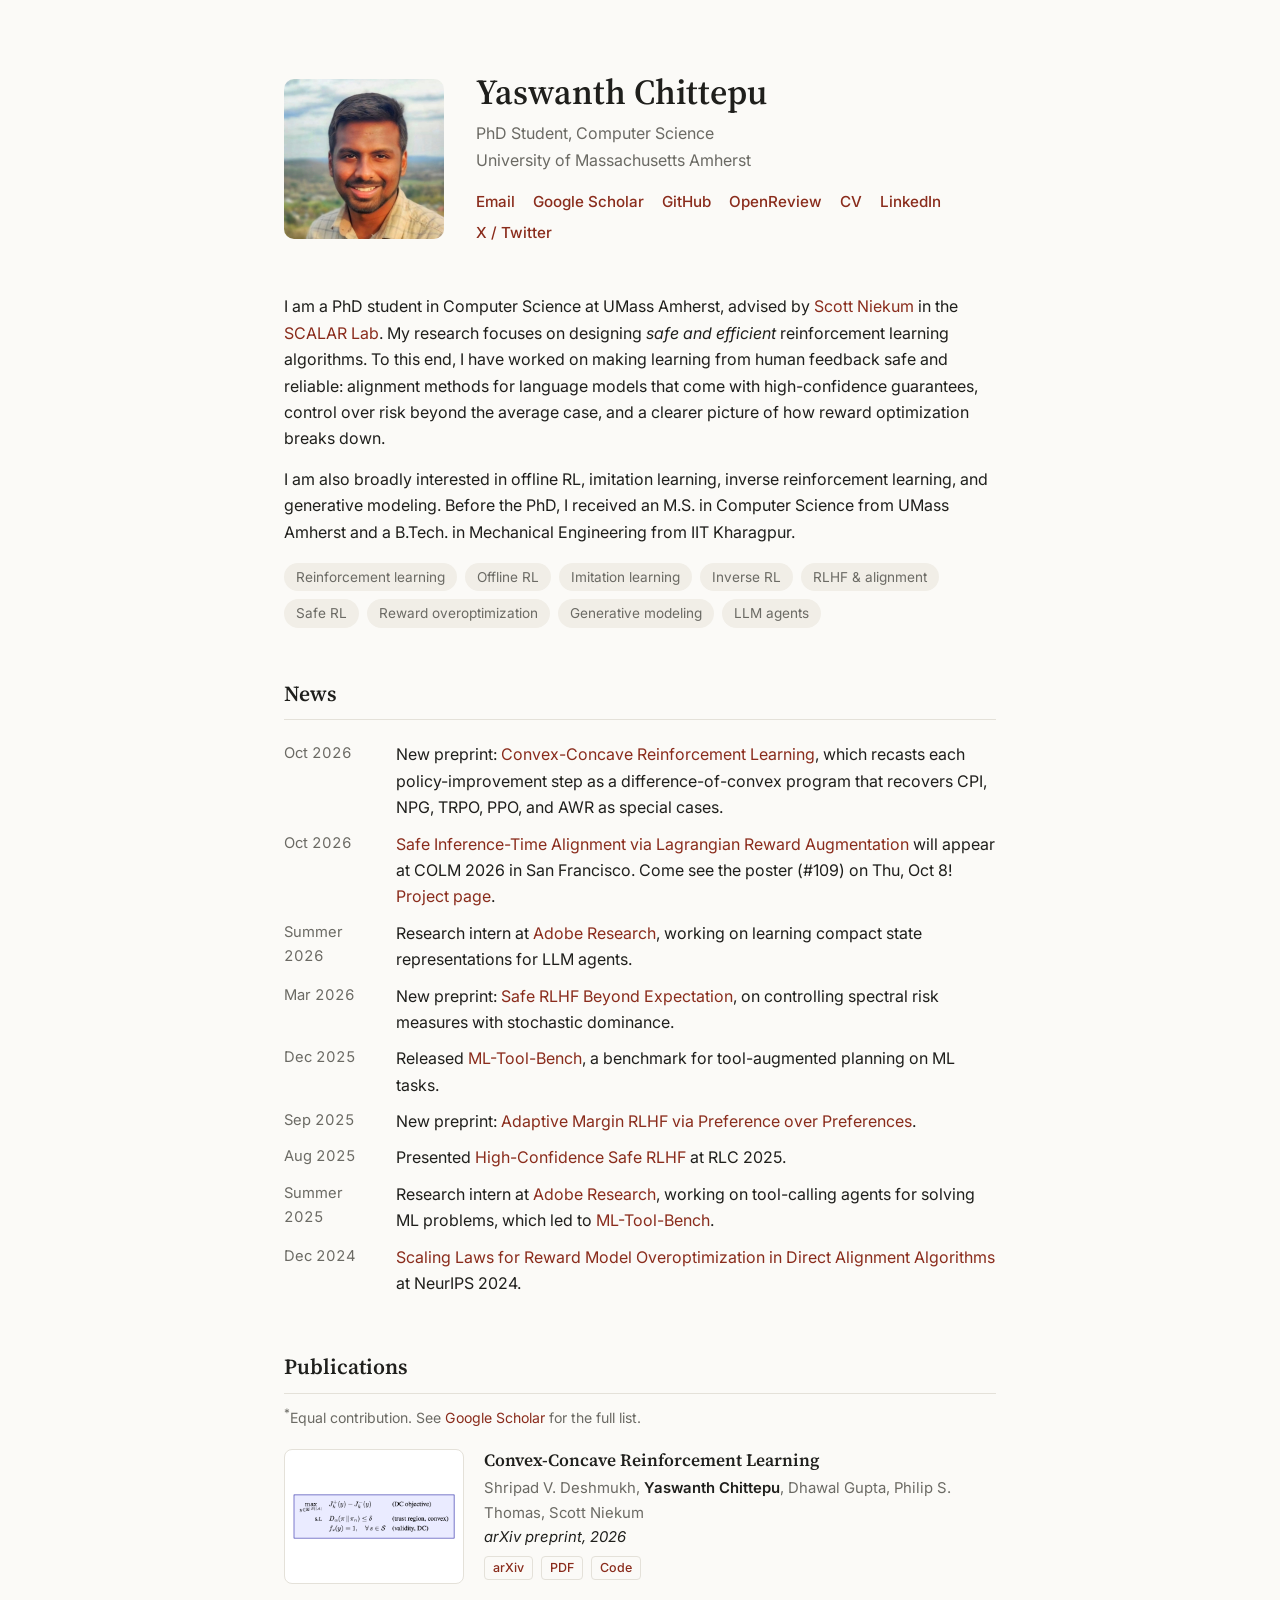
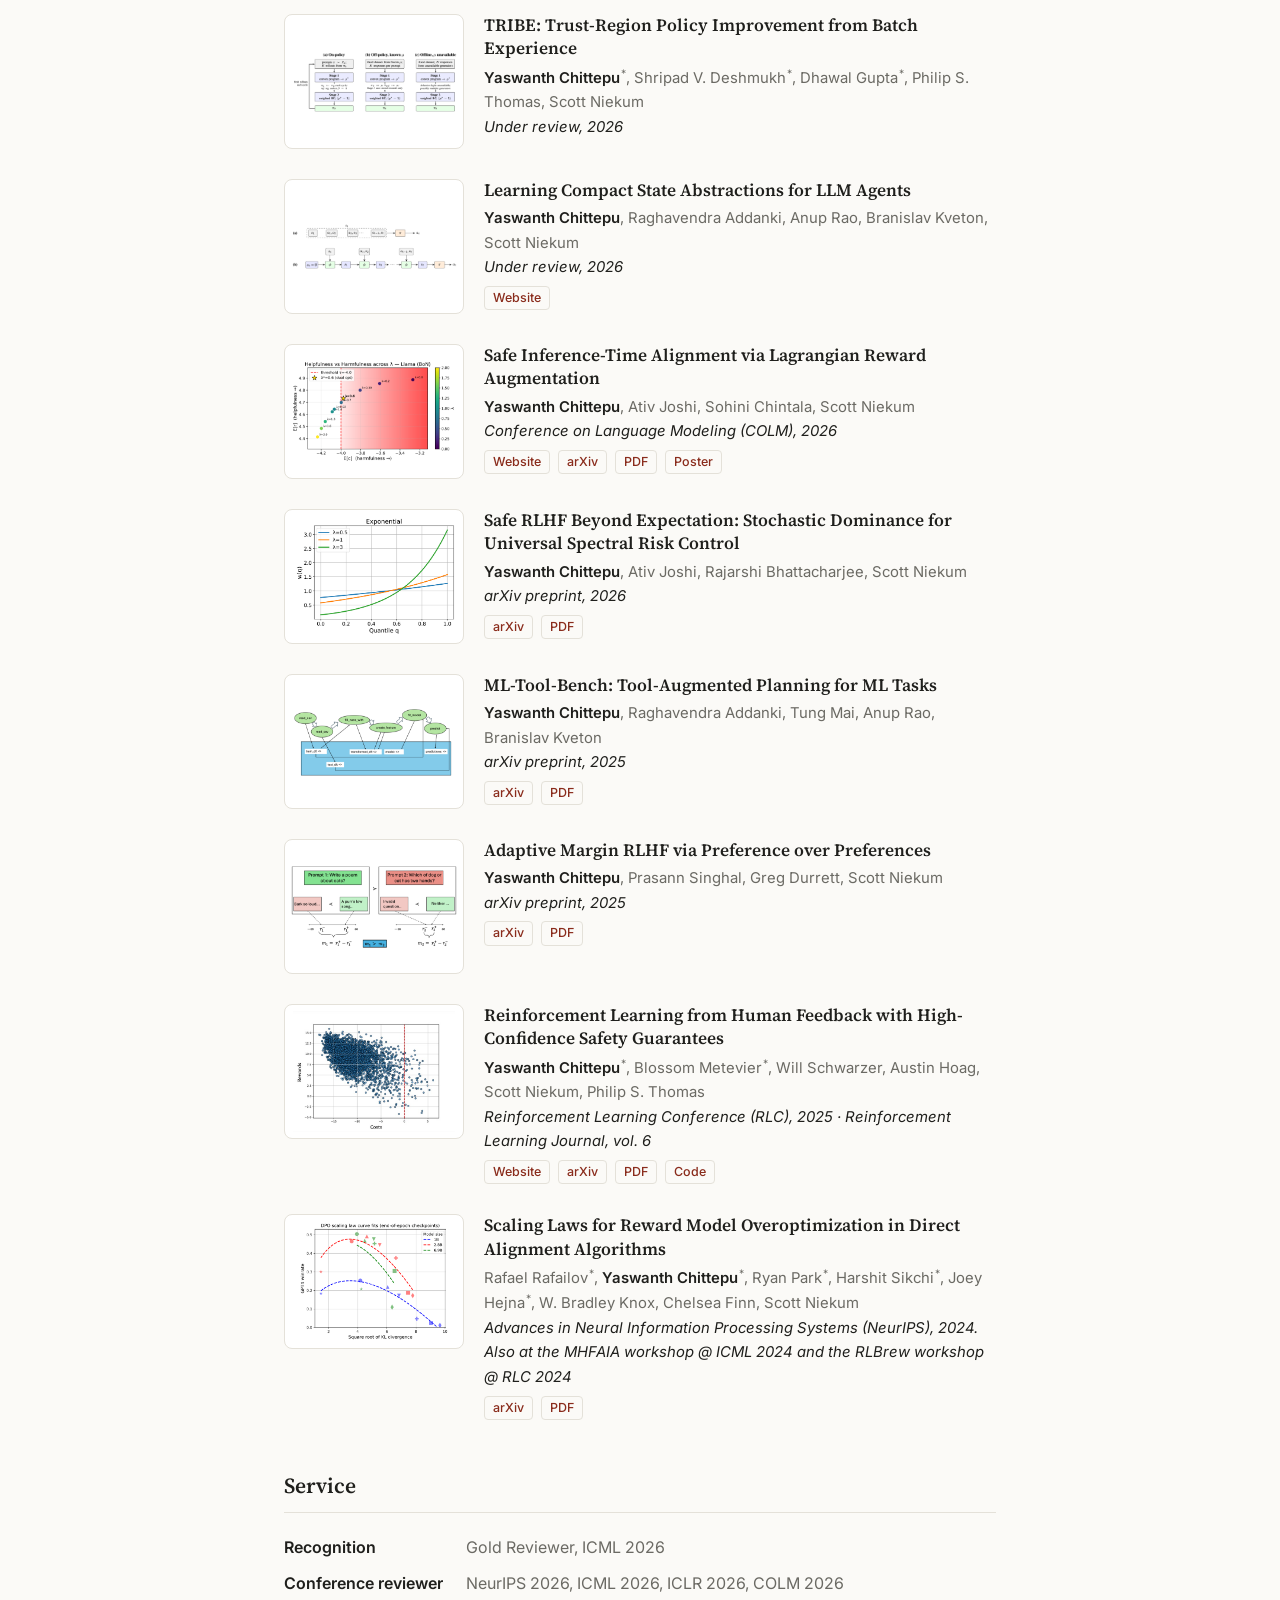
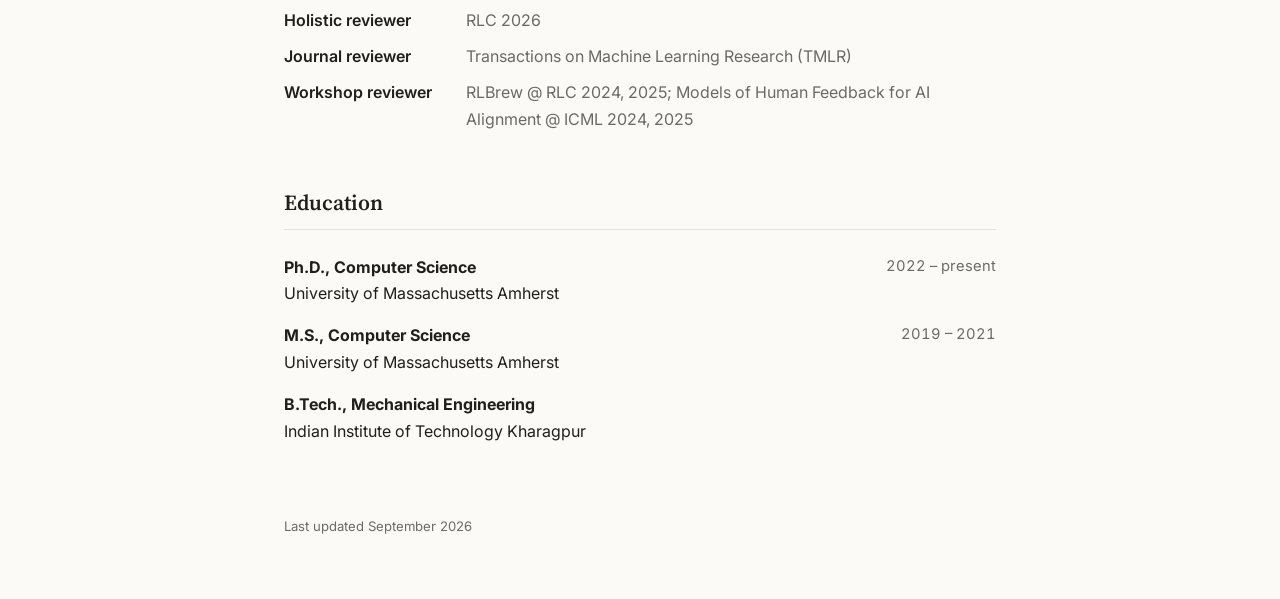
==== commit d6211ee5: "Add project page for Learning Compact State Abstractions for LLM Agents Interactive page with episod" ====
--- a/index.html
+++ b/index.html
@@ -125,11 +125,12 @@
       </article>
 
       <article class="pub">
-        <div class="thumb" aria-hidden="true"><img src="images/papers/compact-states.png" alt="A full-history LLM agent compared with an agent that keeps a compact recursive state" loading="lazy"></div>
-        <div>
-          <h3>Learning Compact State Abstractions for LLM Agents</h3>
+        <a class="thumb" href="compact-states/" tabindex="-1" aria-hidden="true"><img src="images/papers/compact-states.png" alt="A full-history LLM agent compared with an agent that keeps a compact recursive state" loading="lazy"></a>
+        <div>
+          <h3><a href="compact-states/">Learning Compact State Abstractions for LLM Agents</a></h3>
           <p class="authors"><b>Yaswanth Chittepu</b>, Raghavendra Addanki, Anup Rao, Branislav Kveton, Scott Niekum</p>
           <p class="venue">Under review, 2026</p>
+          <p class="tags"><a href="compact-states/">Website</a></p>
         </div>
       </article>
 
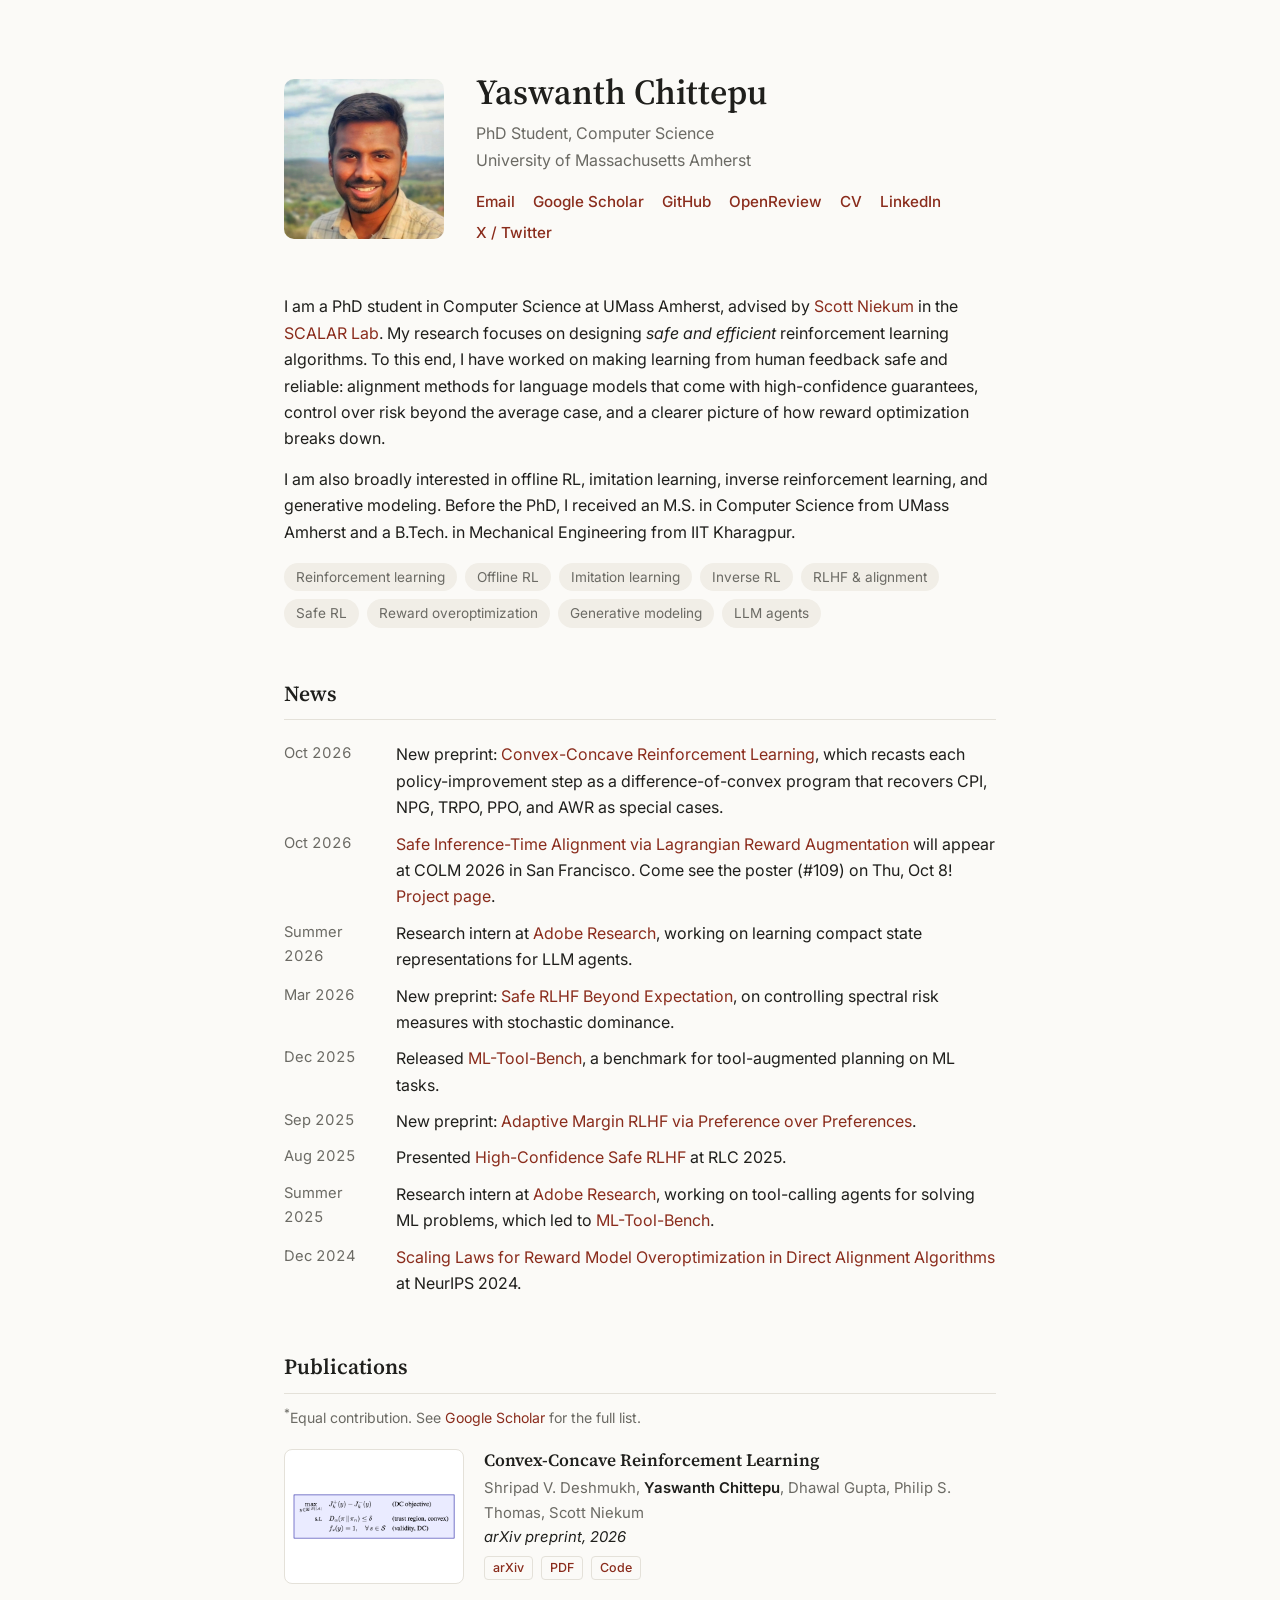
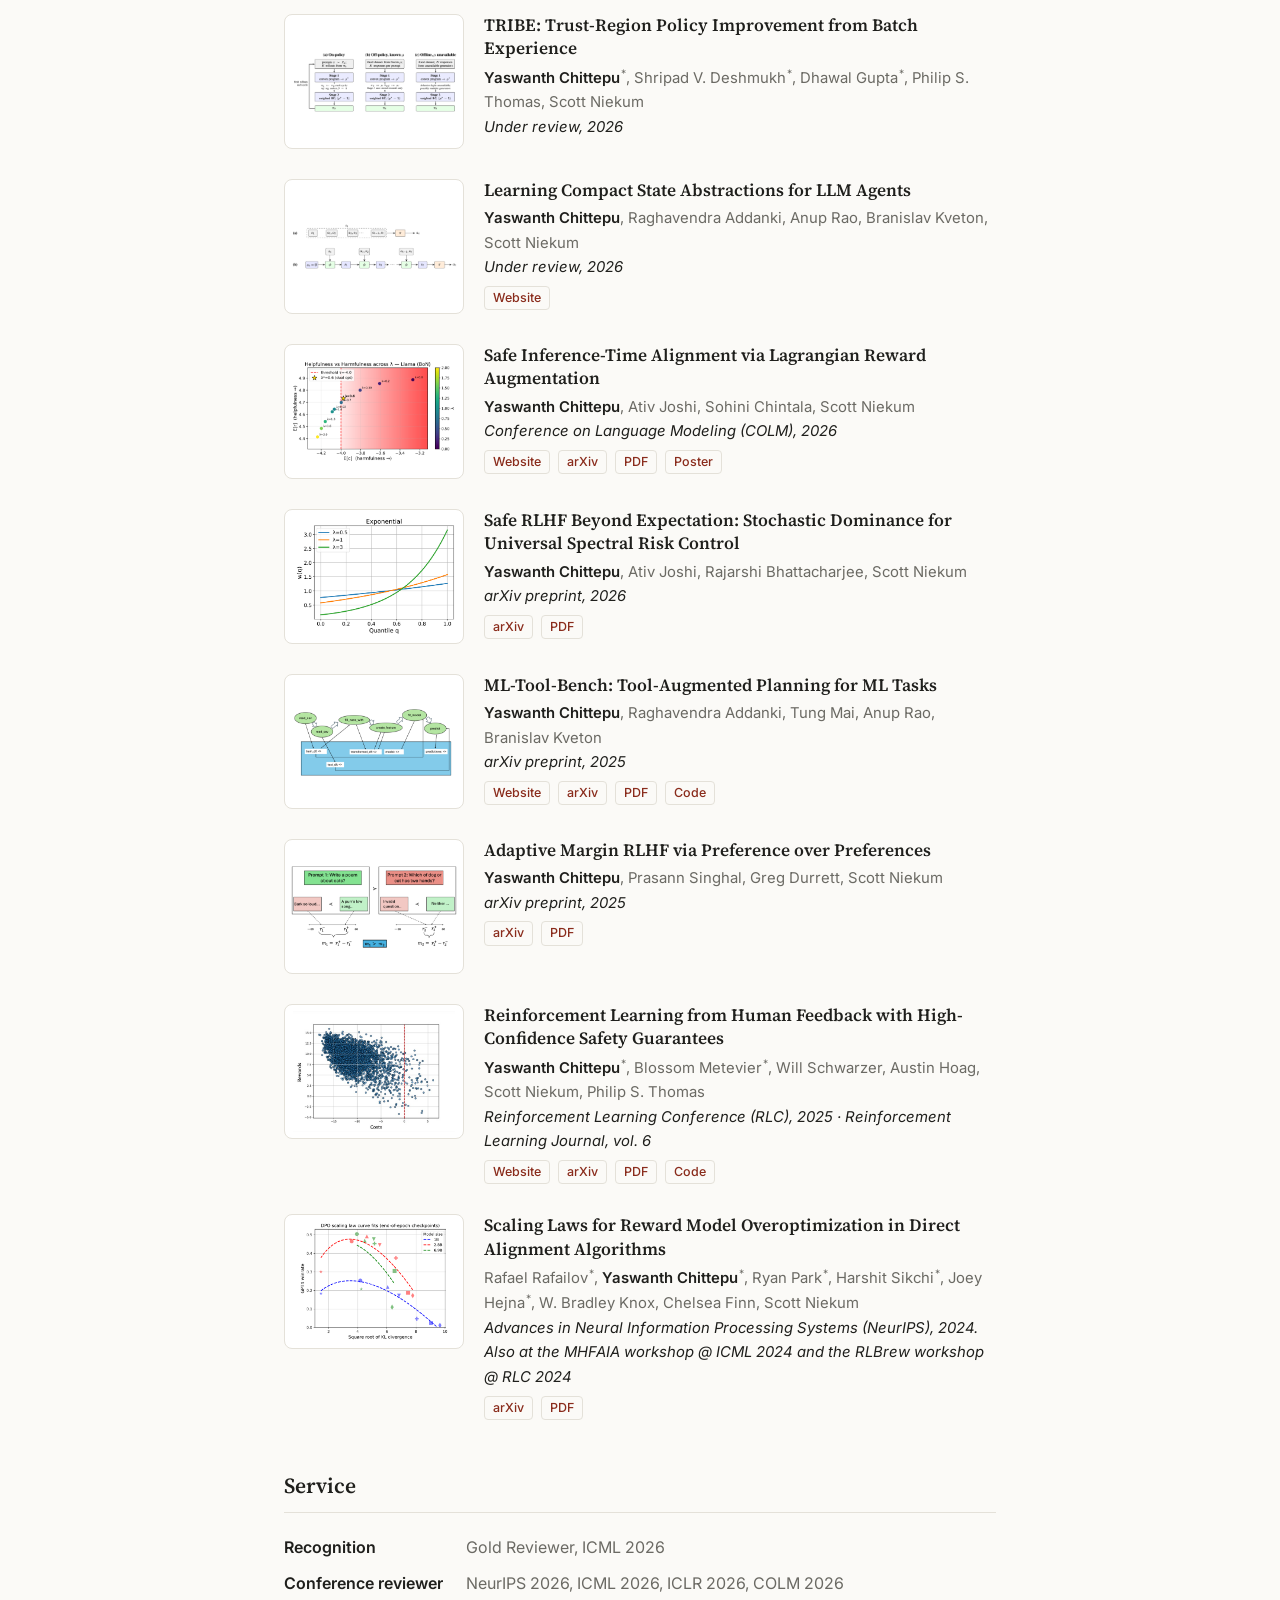
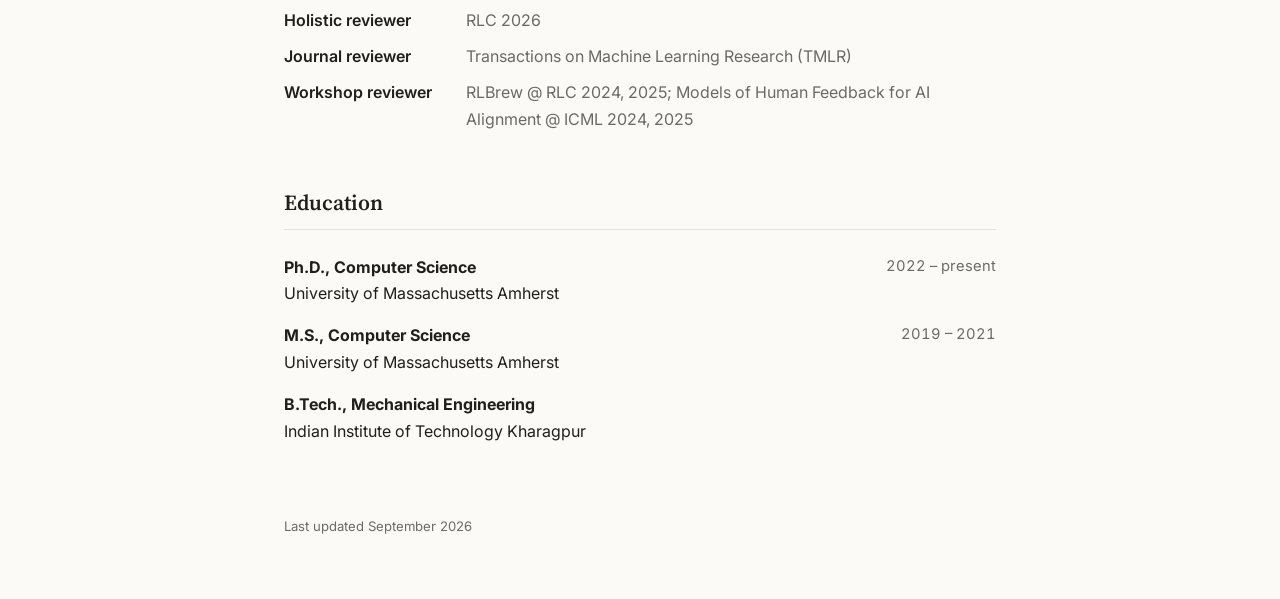
==== commit af3fc75f: "Add ML-Tool-Bench project page Co-Authored-By: Claude Opus 5.5 <noreply@anthropic.com>" ====
--- a/index.html
+++ b/index.html
@@ -155,12 +155,12 @@
       </article>
 
       <article class="pub">
-        <a class="thumb" href="https://arxiv.org/abs/2512.00672" tabindex="-1" aria-hidden="true"><img src="images/papers/ml-tool-bench.png" alt="Tool calls in an ML pipeline writing named artifacts to a shared scratchpad" loading="lazy"></a>
-        <div>
-          <h3><a href="https://arxiv.org/abs/2512.00672">ML-Tool-Bench: Tool-Augmented Planning for ML Tasks</a></h3>
+        <a class="thumb" href="ml-tool-bench/" tabindex="-1" aria-hidden="true"><img src="images/papers/ml-tool-bench.png" alt="Tool calls in an ML pipeline writing named artifacts to a shared scratchpad" loading="lazy"></a>
+        <div>
+          <h3><a href="ml-tool-bench/">ML-Tool-Bench: Tool-Augmented Planning for ML Tasks</a></h3>
           <p class="authors"><b>Yaswanth Chittepu</b>, Raghavendra Addanki, Tung Mai, Anup Rao, Branislav Kveton</p>
           <p class="venue">arXiv preprint, 2025</p>
-          <p class="tags"><a href="https://arxiv.org/abs/2512.00672">arXiv</a><a href="https://arxiv.org/pdf/2512.00672">PDF</a></p>
+          <p class="tags"><a href="ml-tool-bench/">Website</a><a href="https://arxiv.org/abs/2512.00672">arXiv</a><a href="https://arxiv.org/pdf/2512.00672">PDF</a><a href="https://github.com/yaswanthchittepu/ML-Tool-Bench">Code</a></p>
         </div>
       </article>
 
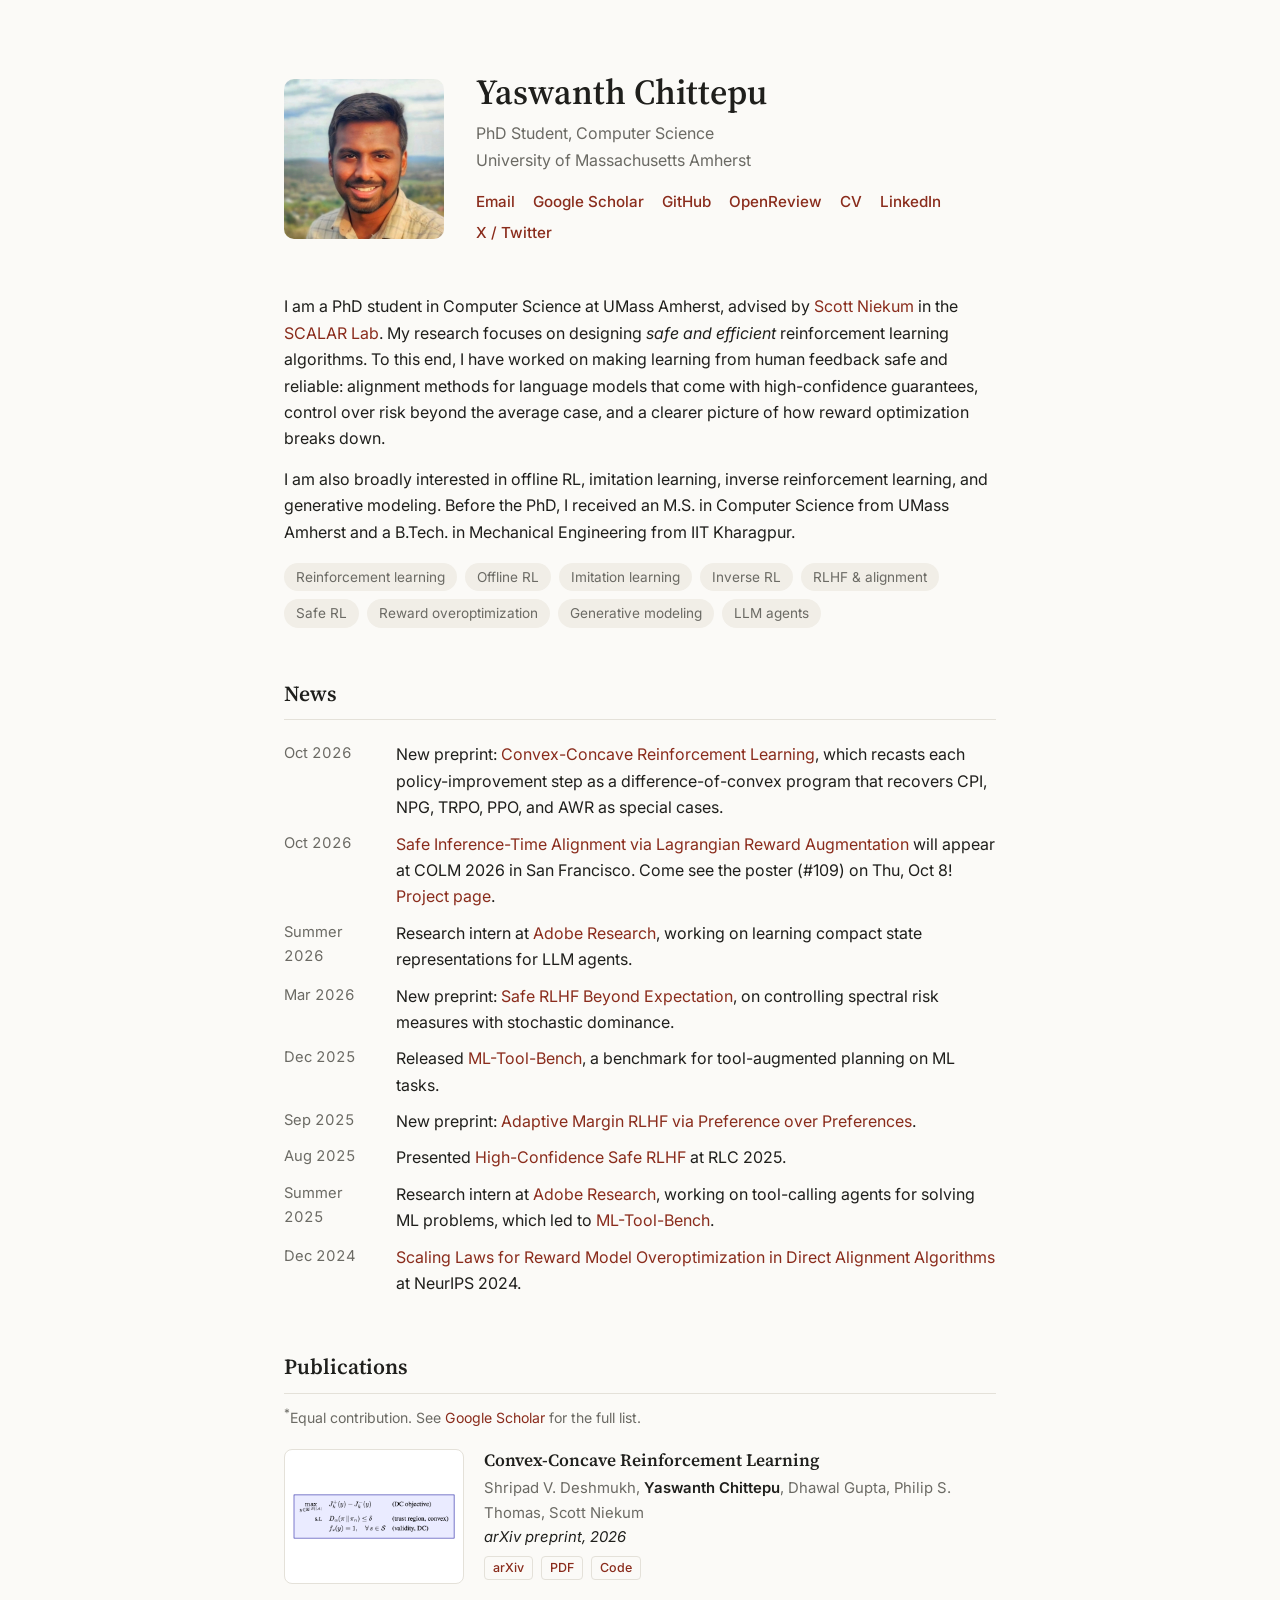
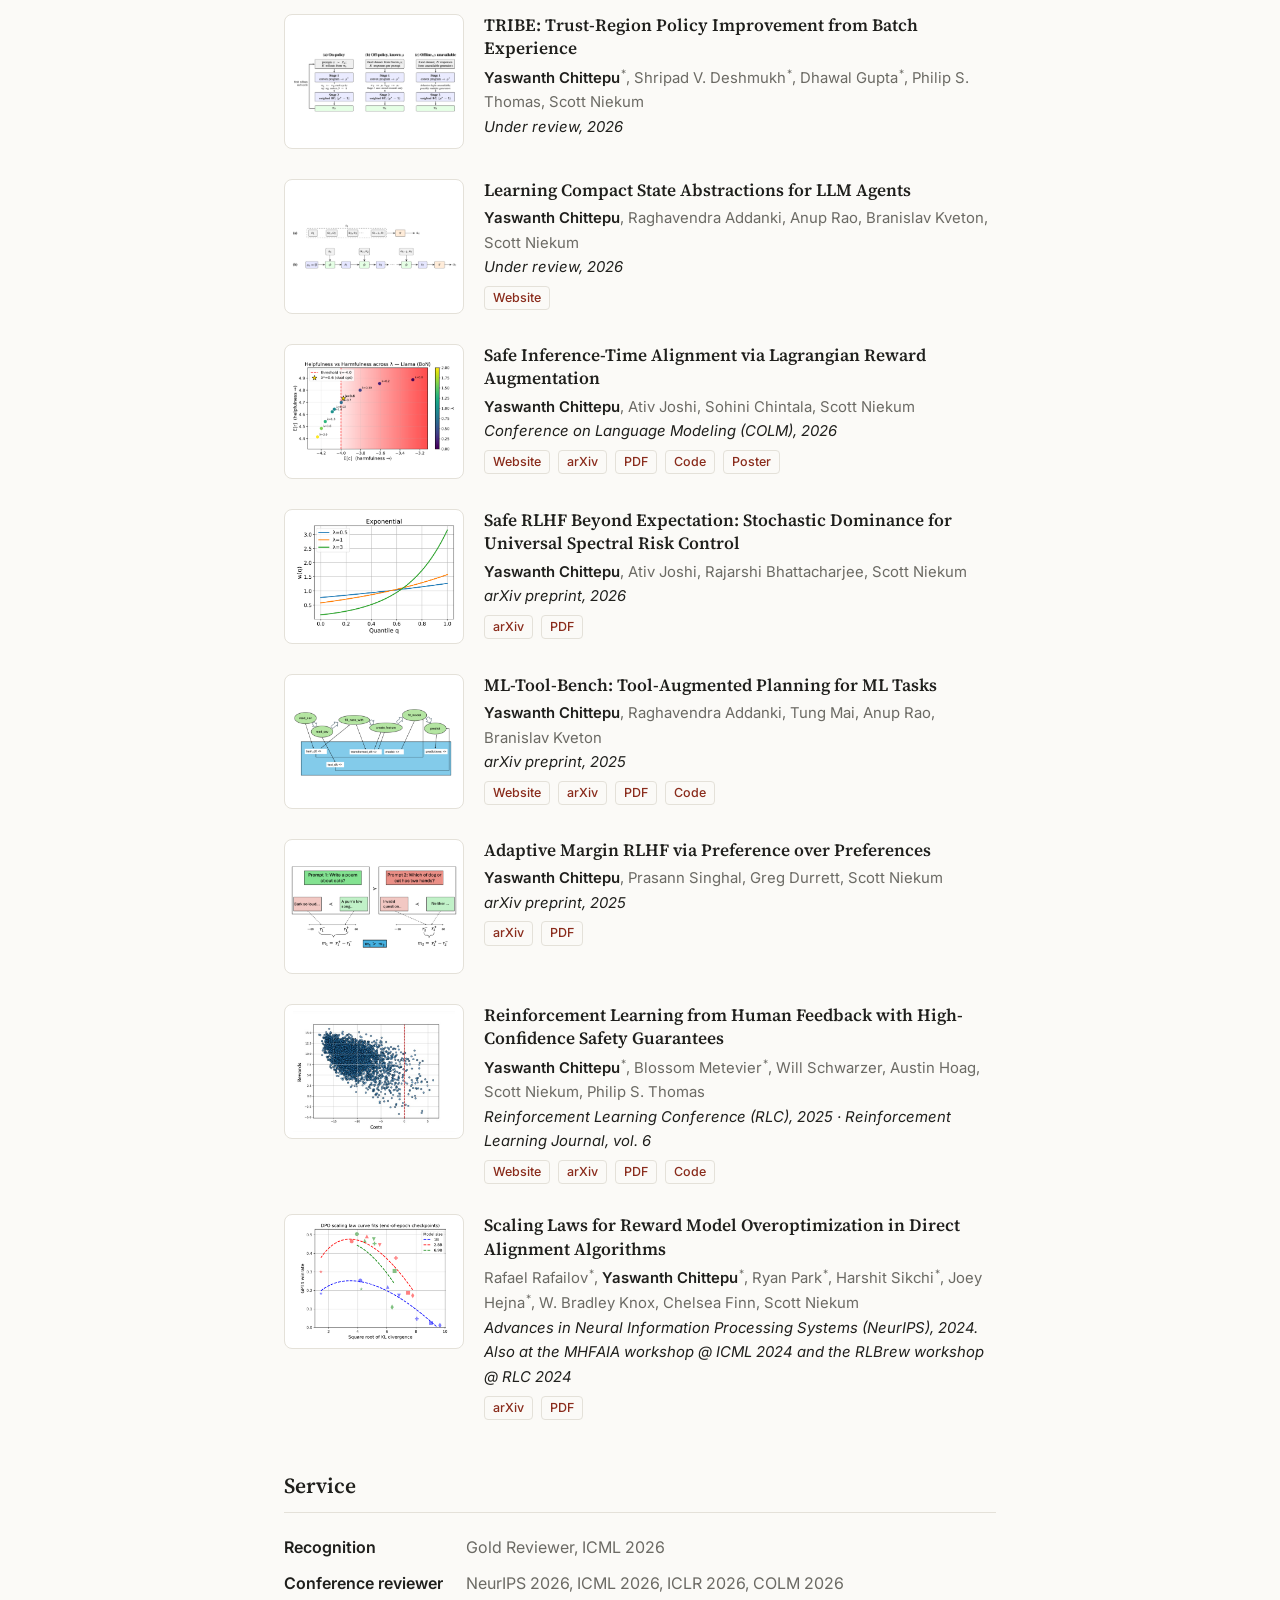
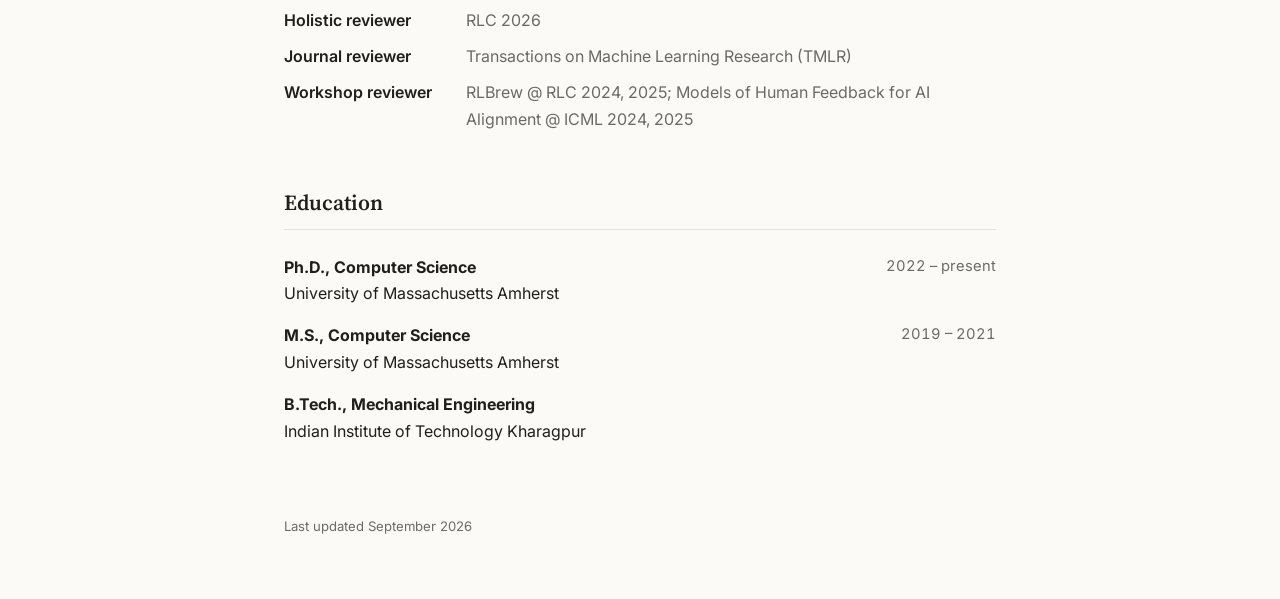
==== commit ff00e29f: "Add Code link for LARA paper Co-Authored-By: Claude Opus 5.5 <noreply@anthropic.com>" ====
--- a/index.html
+++ b/index.html
@@ -140,7 +140,7 @@
           <h3><a href="https://arxiv.org/abs/2607.02781">Safe Inference-Time Alignment via Lagrangian Reward Augmentation</a></h3>
           <p class="authors"><b>Yaswanth Chittepu</b>, Ativ Joshi, Sohini Chintala, Scott Niekum</p>
           <p class="venue">Conference on Language Modeling (COLM), 2026</p>
-          <p class="tags"><a href="https://yaswanthchittepu.github.io/LARA/">Website</a><a href="https://arxiv.org/abs/2607.02781">arXiv</a><a href="https://arxiv.org/pdf/2607.02781">PDF</a><a href="https://yaswanthchittepu.github.io/LARA/LARA_poster.pdf">Poster</a></p>
+          <p class="tags"><a href="https://yaswanthchittepu.github.io/LARA/">Website</a><a href="https://arxiv.org/abs/2607.02781">arXiv</a><a href="https://arxiv.org/pdf/2607.02781">PDF</a><a href="https://github.com/yaswanthchittepu/LARA-Code">Code</a><a href="https://yaswanthchittepu.github.io/LARA/LARA_poster.pdf">Poster</a></p>
         </div>
       </article>
 
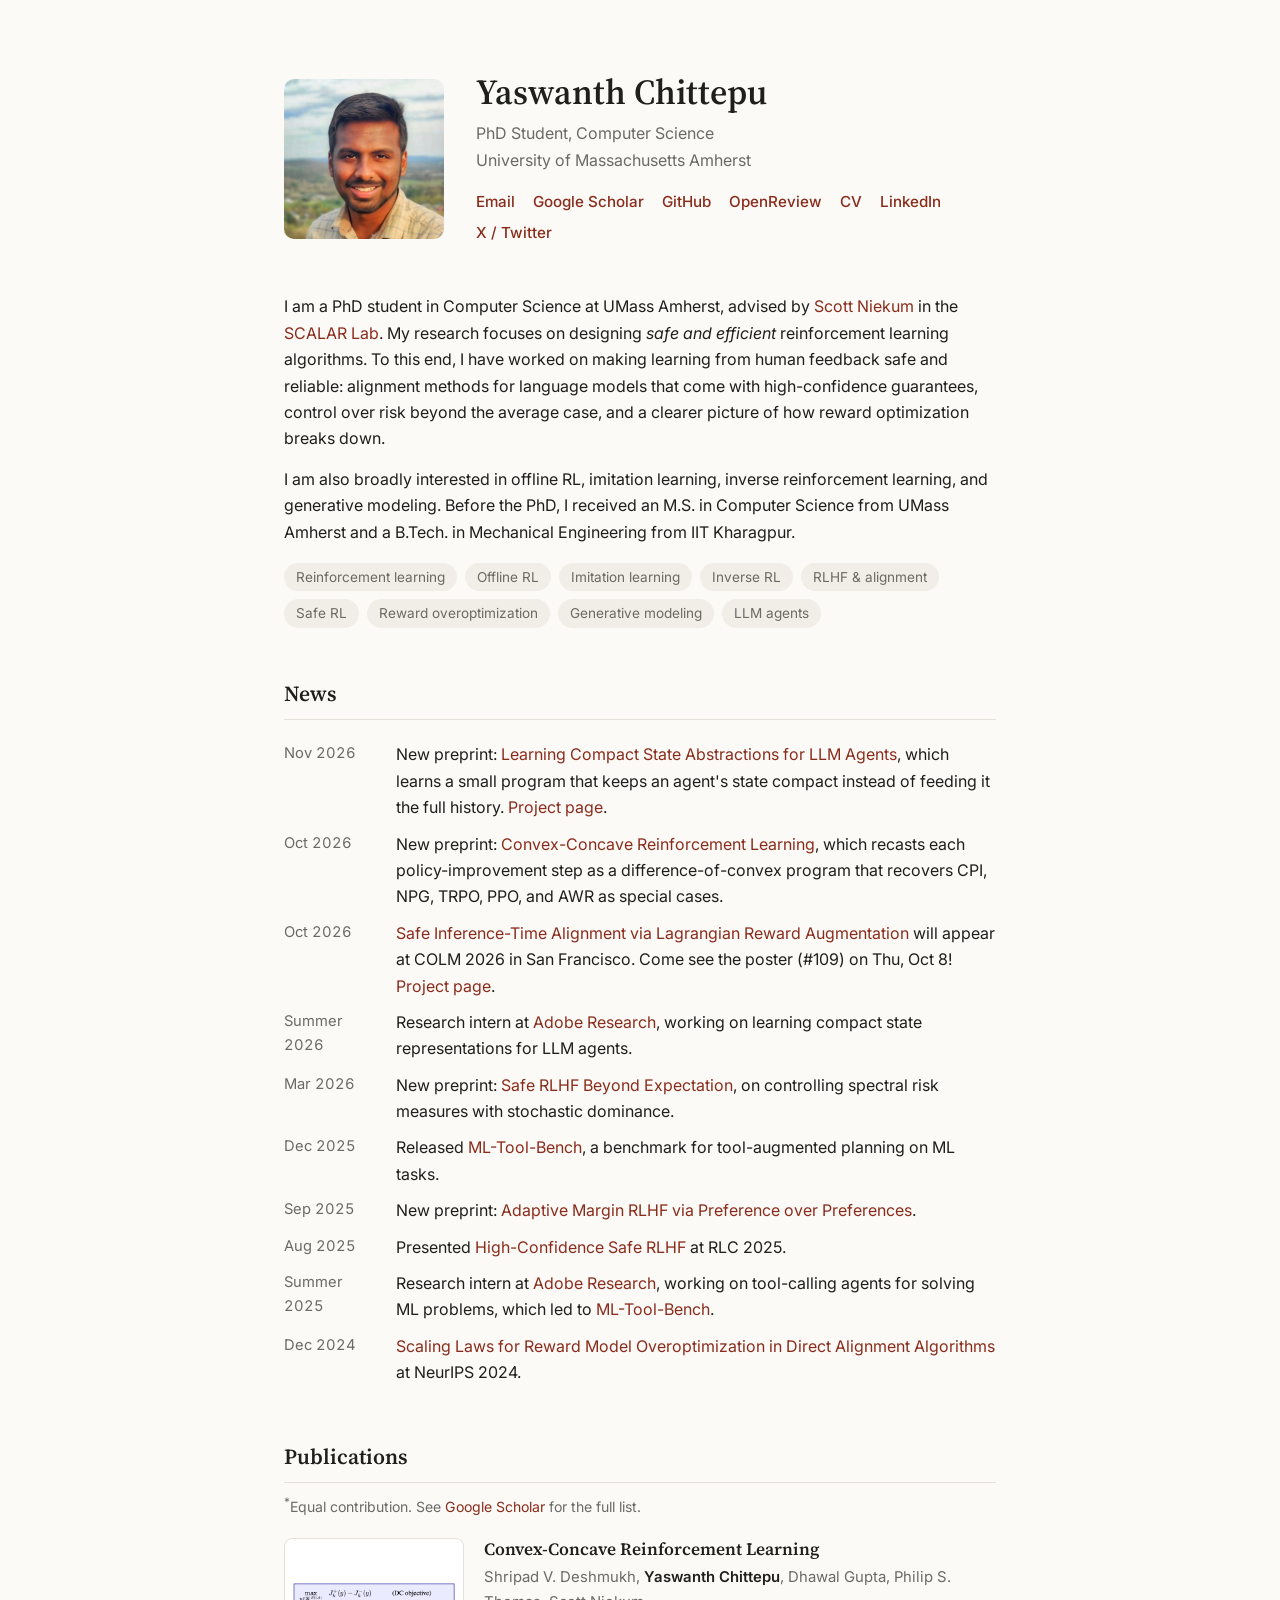
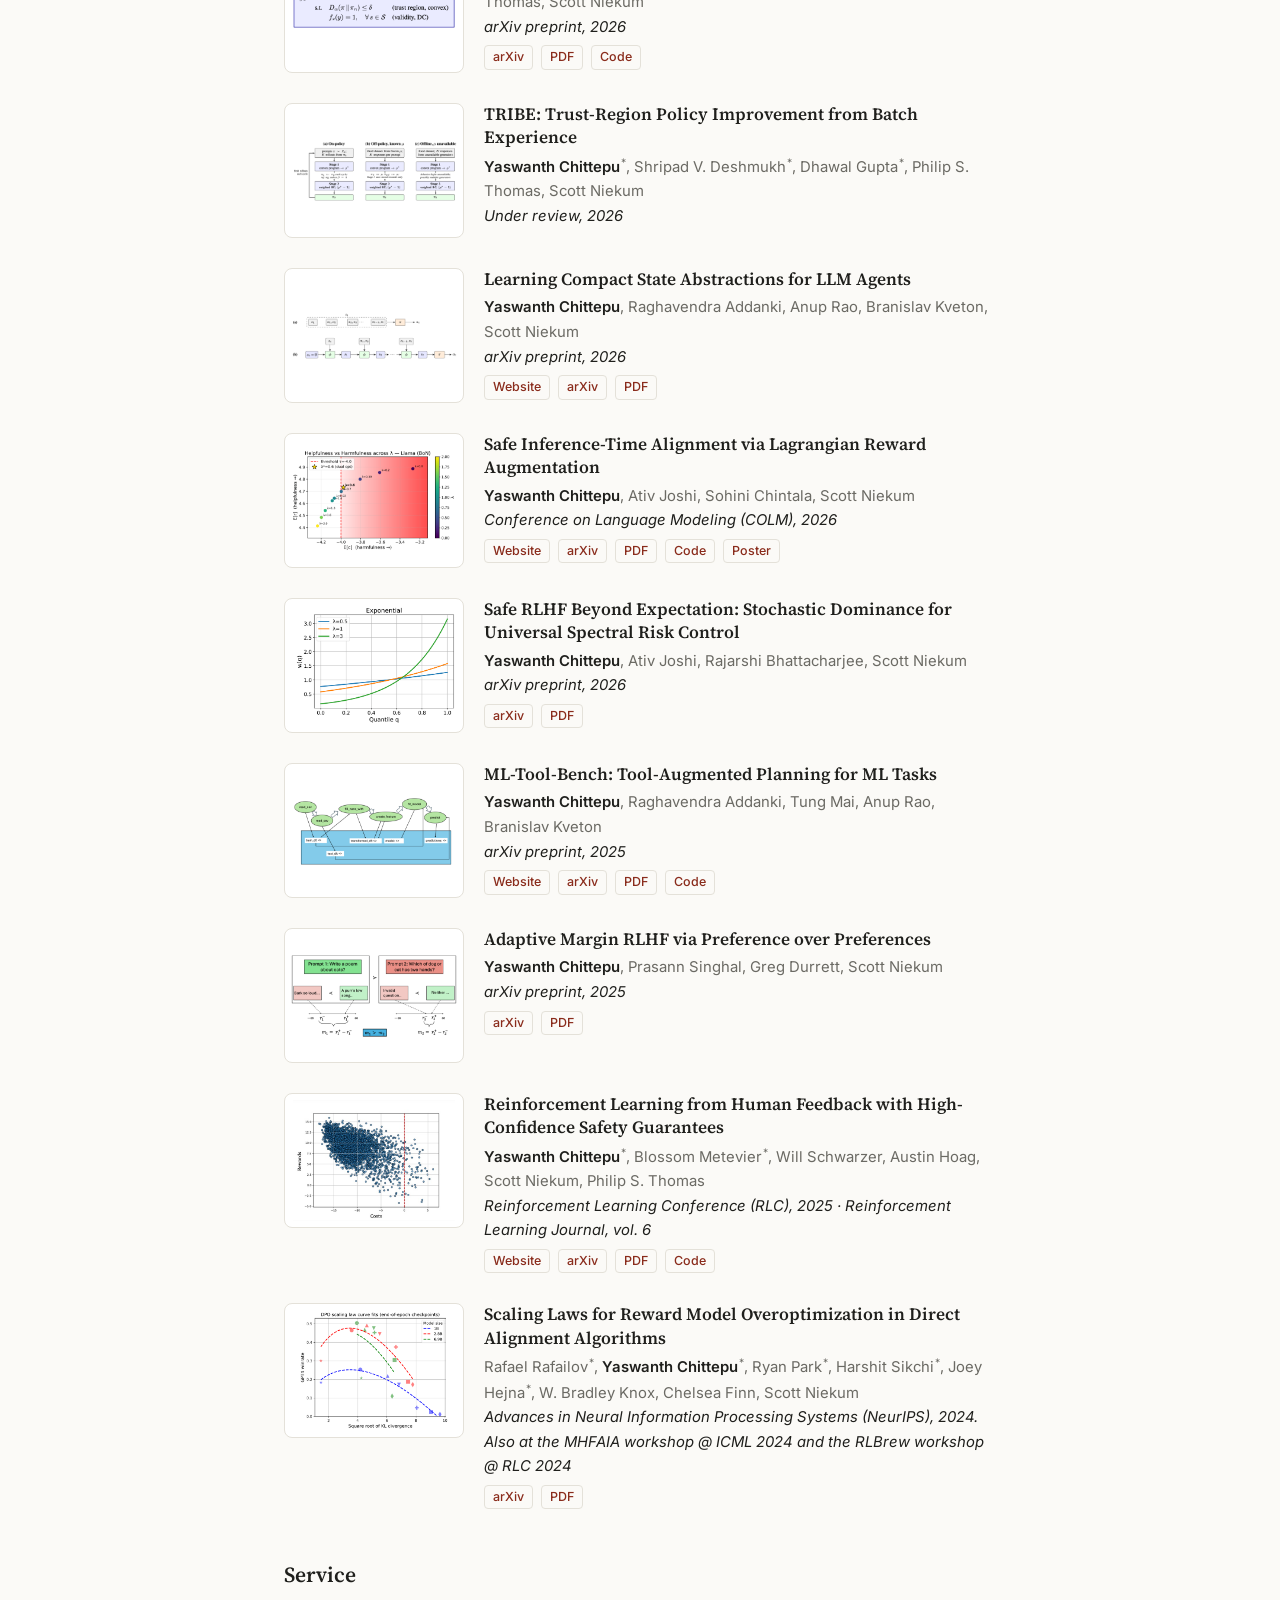
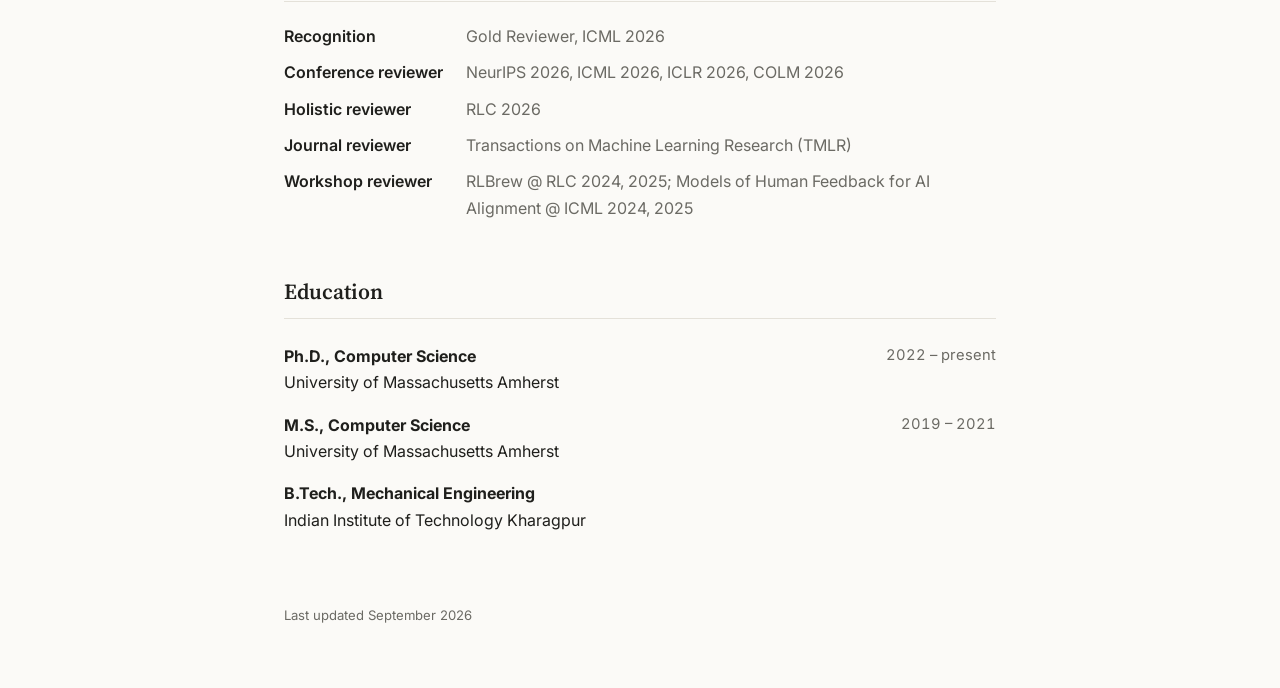
==== commit 52580b68: "Link compact-states paper on arXiv (2611.31800) Co-Authored-By: Claude Opus 5.5 <noreply@anthropic.c" ====
--- a/index.html
+++ b/index.html
@@ -89,6 +89,7 @@
     <section id="news">
       <h2>News</h2>
       <ul class="news">
+        <li><time>Nov 2026</time> <span>New preprint: <a href="https://arxiv.org/abs/2611.31800">Learning Compact State Abstractions for LLM Agents</a>, which learns a small program that keeps an agent's state compact instead of feeding it the full history. <a href="compact-states/">Project page</a>.</span></li>
         <li><time>Oct 2026</time> <span>New preprint: <a href="https://arxiv.org/abs/2610.09108">Convex-Concave Reinforcement Learning</a>, which recasts each policy-improvement step as a difference-of-convex program that recovers CPI, NPG, TRPO, PPO, and AWR as special cases.</span></li>
         <li><time>Oct 2026</time> <span><a href="https://arxiv.org/abs/2607.02781">Safe Inference-Time Alignment via Lagrangian Reward Augmentation</a> will appear at COLM 2026 in San Francisco. Come see the poster (#109) on Thu, Oct 8! <a href="https://yaswanthchittepu.github.io/LARA/">Project page</a>.</span></li>
         <li><time>Summer 2026</time> <span>Research intern at <a href="https://research.adobe.com/">Adobe Research</a>, working on learning compact state representations for LLM agents.</span></li>
@@ -129,8 +130,8 @@
         <div>
           <h3><a href="compact-states/">Learning Compact State Abstractions for LLM Agents</a></h3>
           <p class="authors"><b>Yaswanth Chittepu</b>, Raghavendra Addanki, Anup Rao, Branislav Kveton, Scott Niekum</p>
-          <p class="venue">Under review, 2026</p>
-          <p class="tags"><a href="compact-states/">Website</a></p>
+          <p class="venue">arXiv preprint, 2026</p>
+          <p class="tags"><a href="compact-states/">Website</a><a href="https://arxiv.org/abs/2611.31800">arXiv</a><a href="https://arxiv.org/pdf/2611.31800">PDF</a></p>
         </div>
       </article>
 
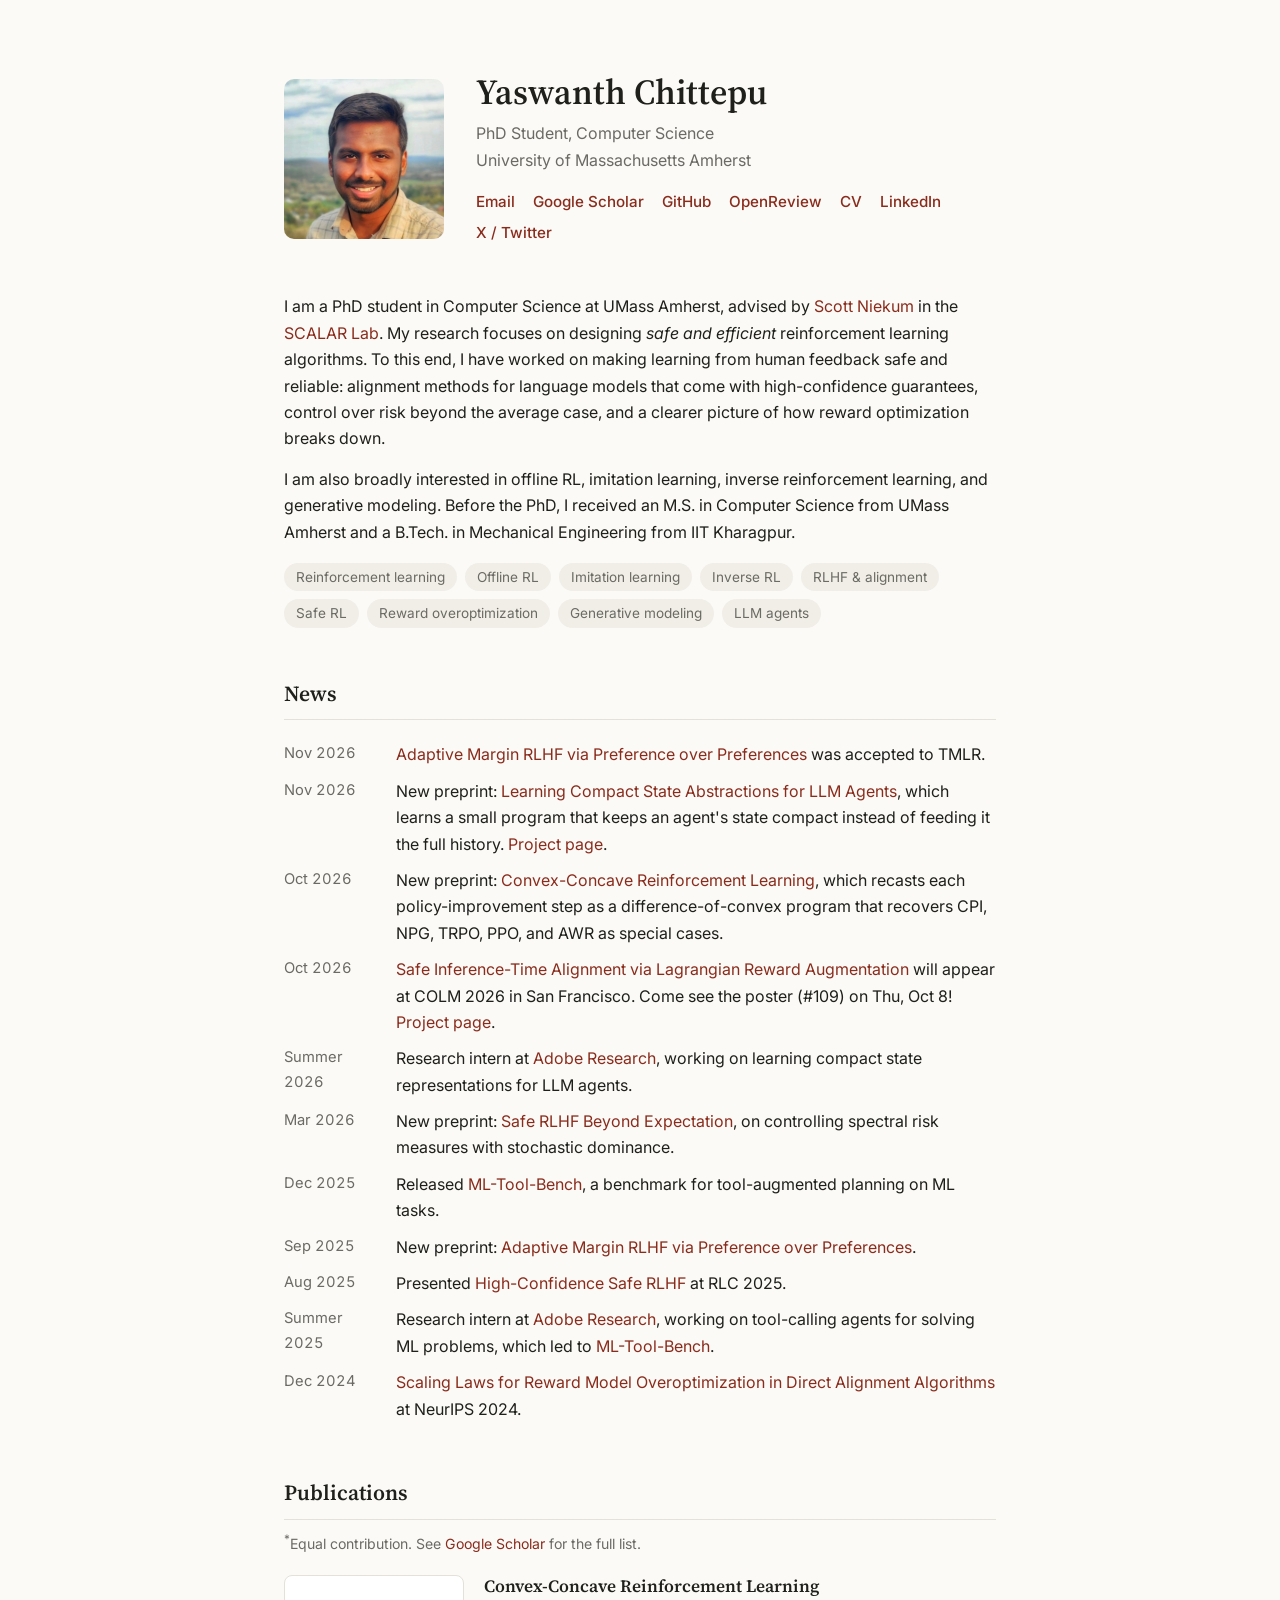
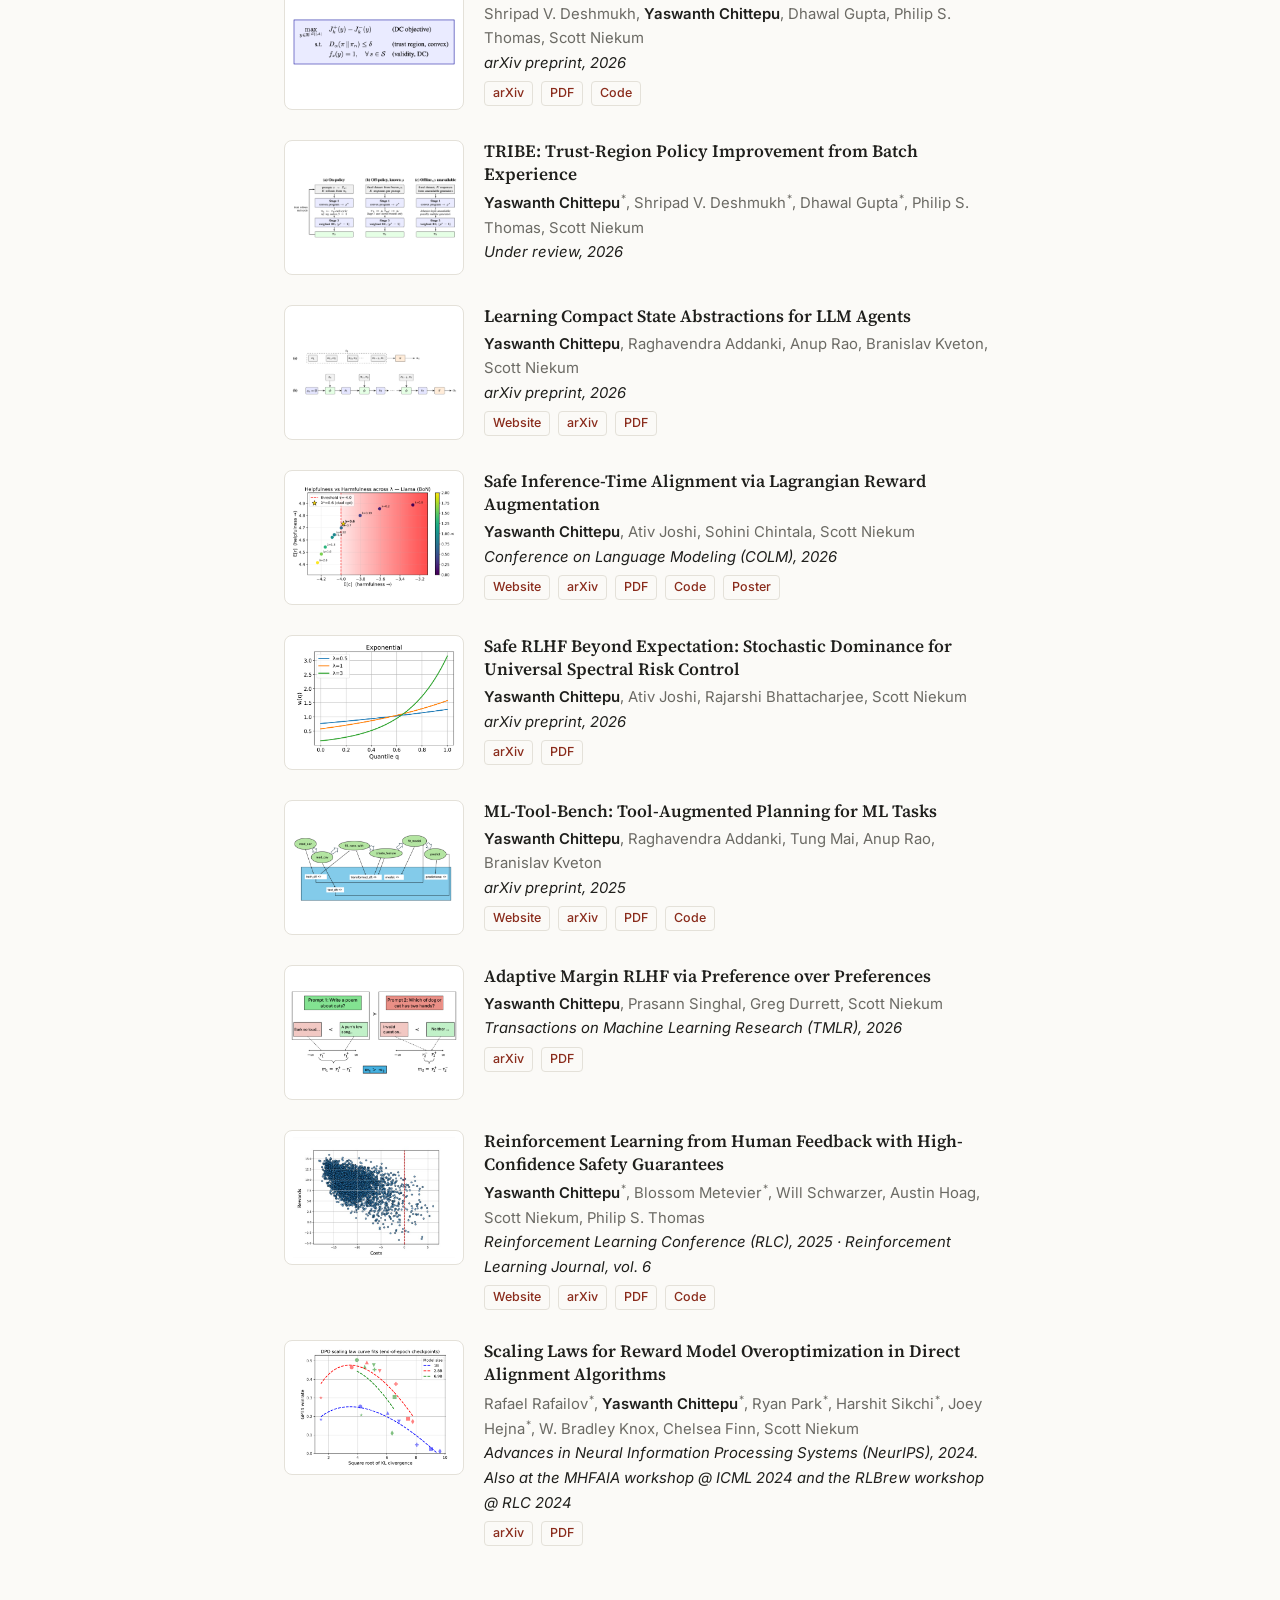
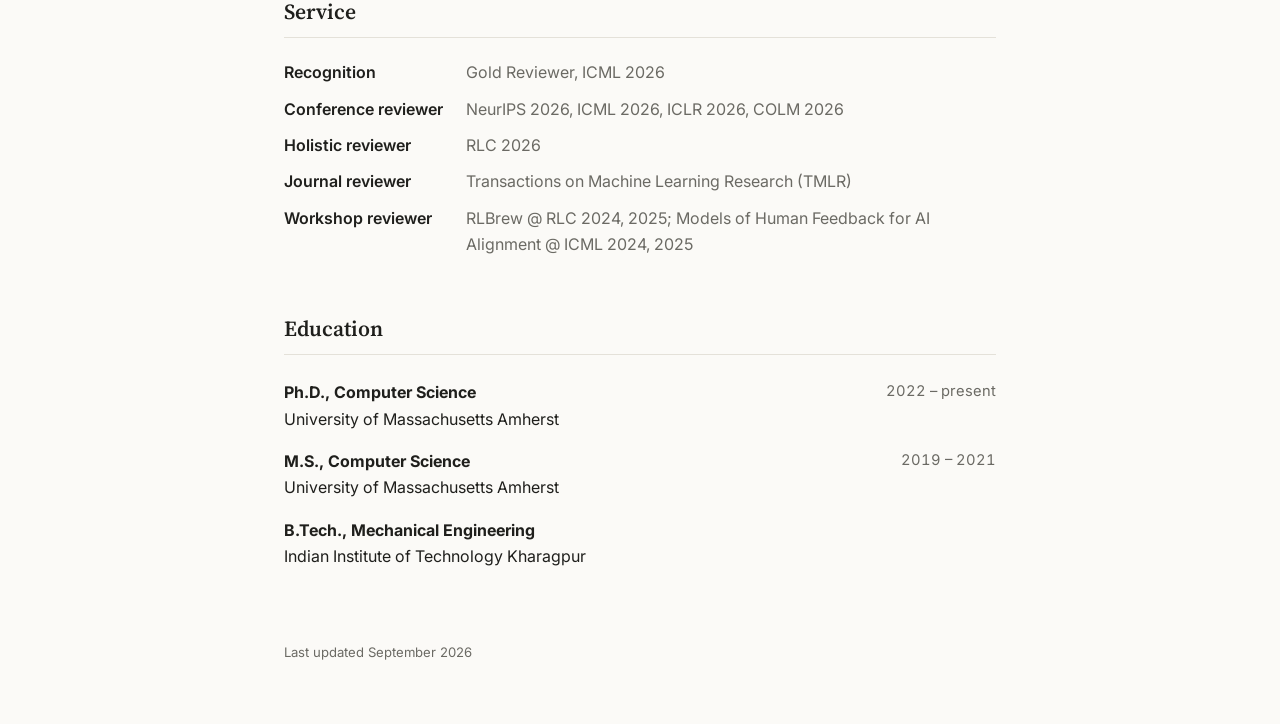
==== commit 3e2cb632: "Mark Preference over Preferences paper as accepted to TMLR Co-Authored-By: Claude Opus 5.5 <noreply@" ====
--- a/index.html
+++ b/index.html
@@ -89,6 +89,7 @@
     <section id="news">
       <h2>News</h2>
       <ul class="news">
+        <li><time>Nov 2026</time> <span><a href="https://arxiv.org/abs/2509.22851">Adaptive Margin RLHF via Preference over Preferences</a> was accepted to TMLR.</span></li>
         <li><time>Nov 2026</time> <span>New preprint: <a href="https://arxiv.org/abs/2611.31800">Learning Compact State Abstractions for LLM Agents</a>, which learns a small program that keeps an agent's state compact instead of feeding it the full history. <a href="compact-states/">Project page</a>.</span></li>
         <li><time>Oct 2026</time> <span>New preprint: <a href="https://arxiv.org/abs/2610.09108">Convex-Concave Reinforcement Learning</a>, which recasts each policy-improvement step as a difference-of-convex program that recovers CPI, NPG, TRPO, PPO, and AWR as special cases.</span></li>
         <li><time>Oct 2026</time> <span><a href="https://arxiv.org/abs/2607.02781">Safe Inference-Time Alignment via Lagrangian Reward Augmentation</a> will appear at COLM 2026 in San Francisco. Come see the poster (#109) on Thu, Oct 8! <a href="https://yaswanthchittepu.github.io/LARA/">Project page</a>.</span></li>
@@ -170,7 +171,7 @@
         <div>
           <h3><a href="https://arxiv.org/abs/2509.22851">Adaptive Margin RLHF via Preference over Preferences</a></h3>
           <p class="authors"><b>Yaswanth Chittepu</b>, Prasann Singhal, Greg Durrett, Scott Niekum</p>
-          <p class="venue">arXiv preprint, 2025</p>
+          <p class="venue">Transactions on Machine Learning Research (TMLR), 2026</p>
           <p class="tags"><a href="https://arxiv.org/abs/2509.22851">arXiv</a><a href="https://arxiv.org/pdf/2509.22851">PDF</a></p>
         </div>
       </article>
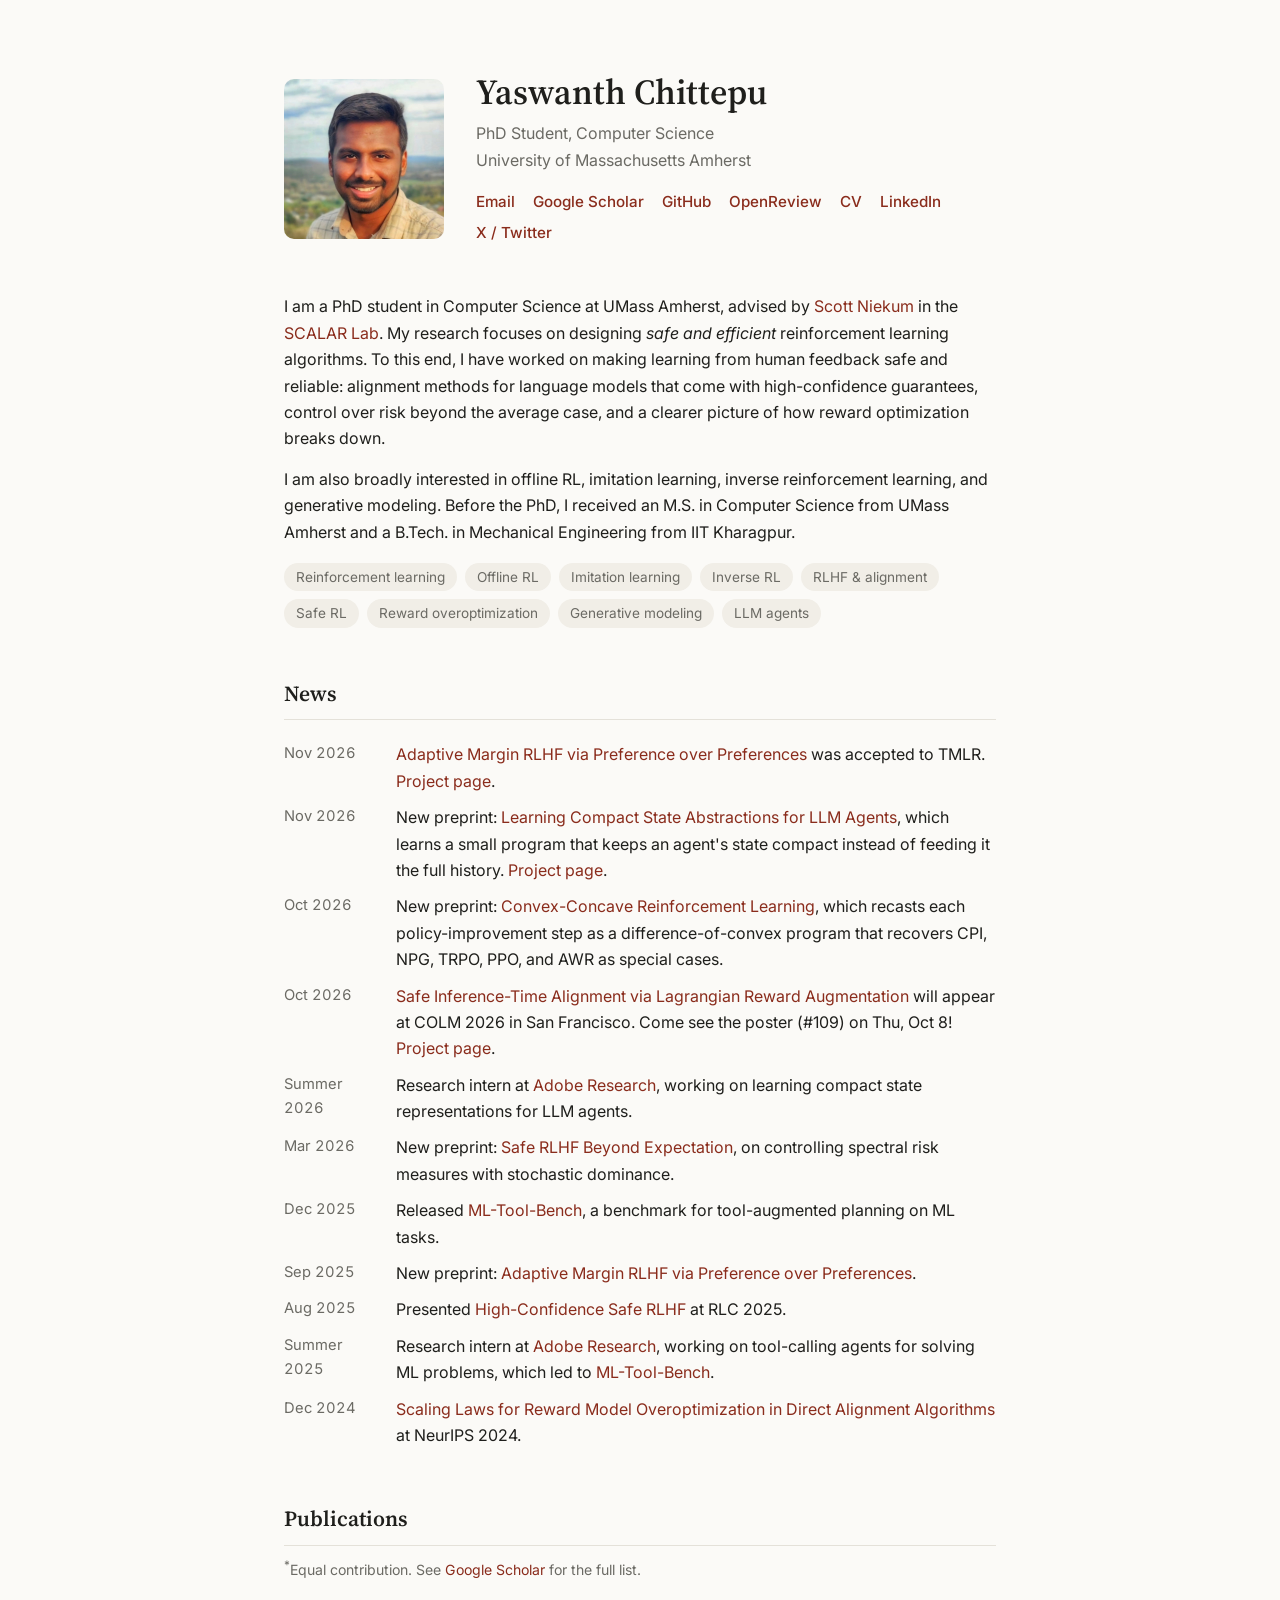
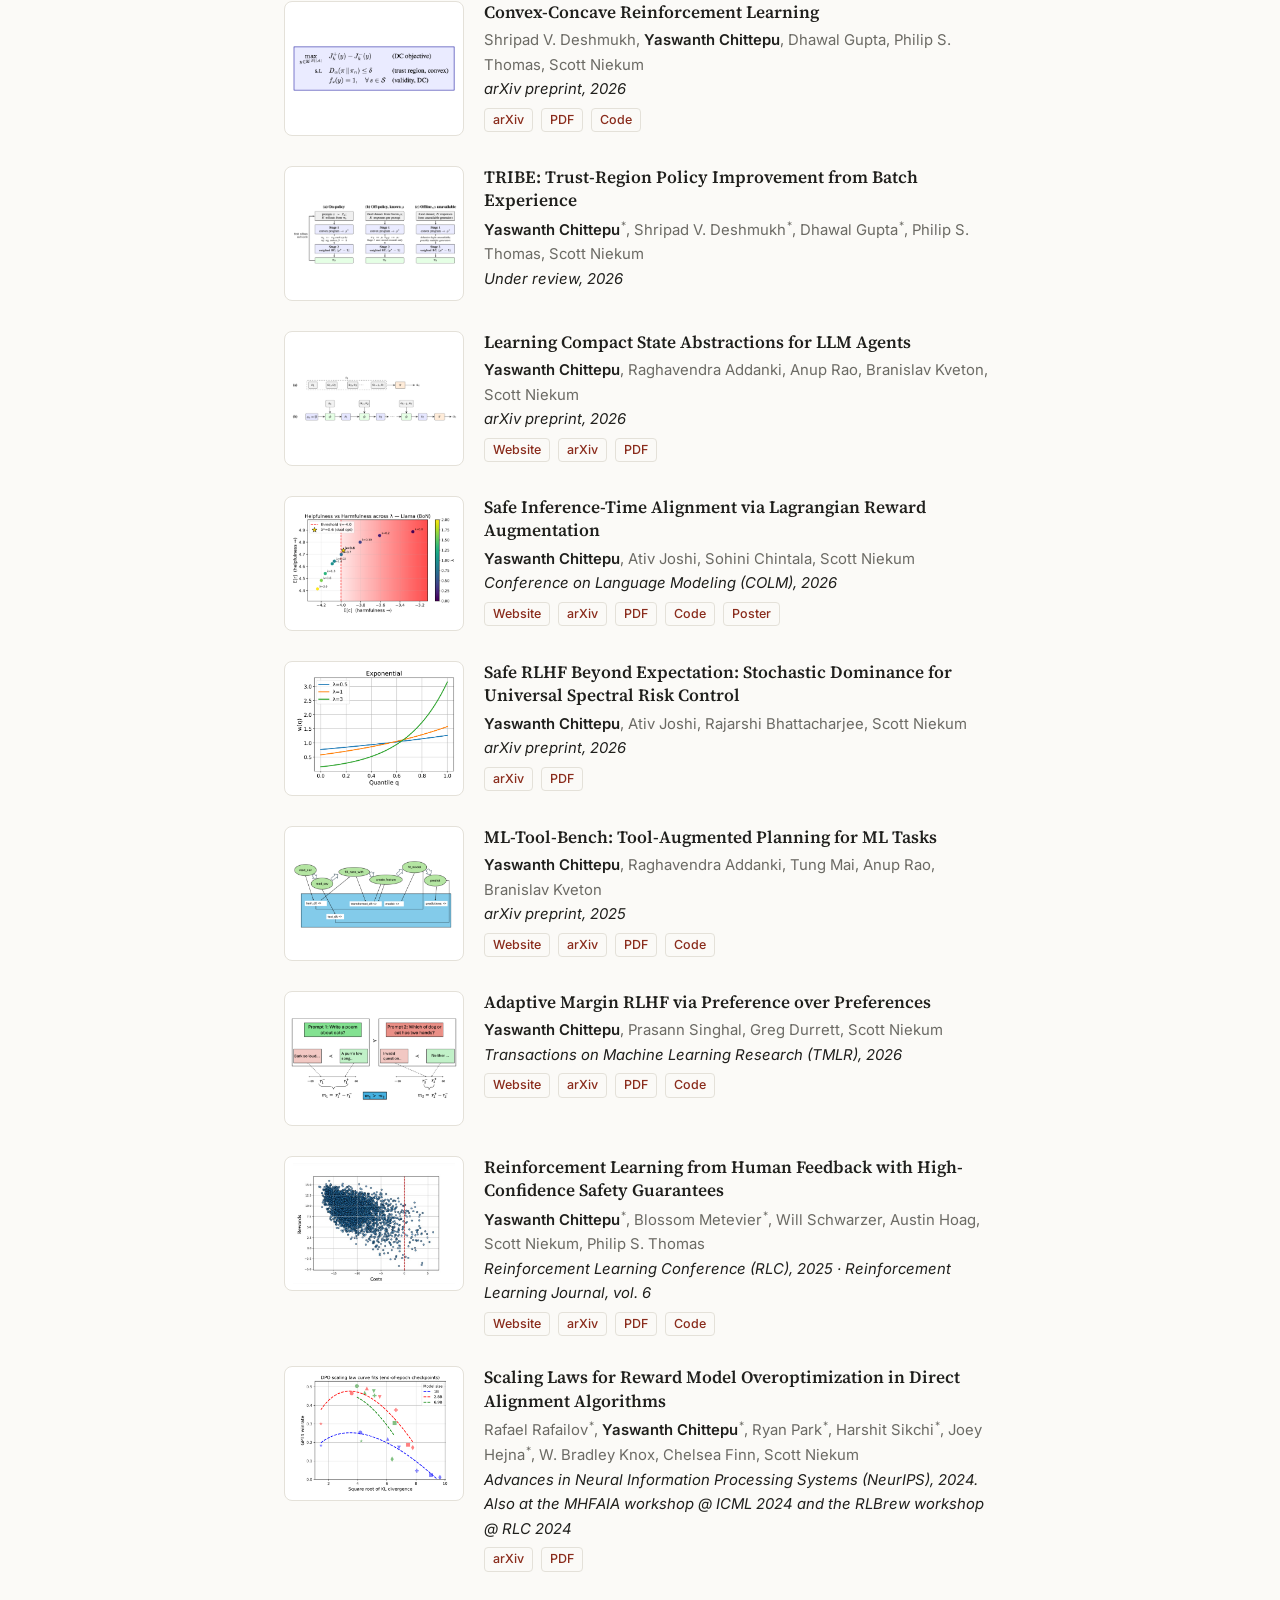
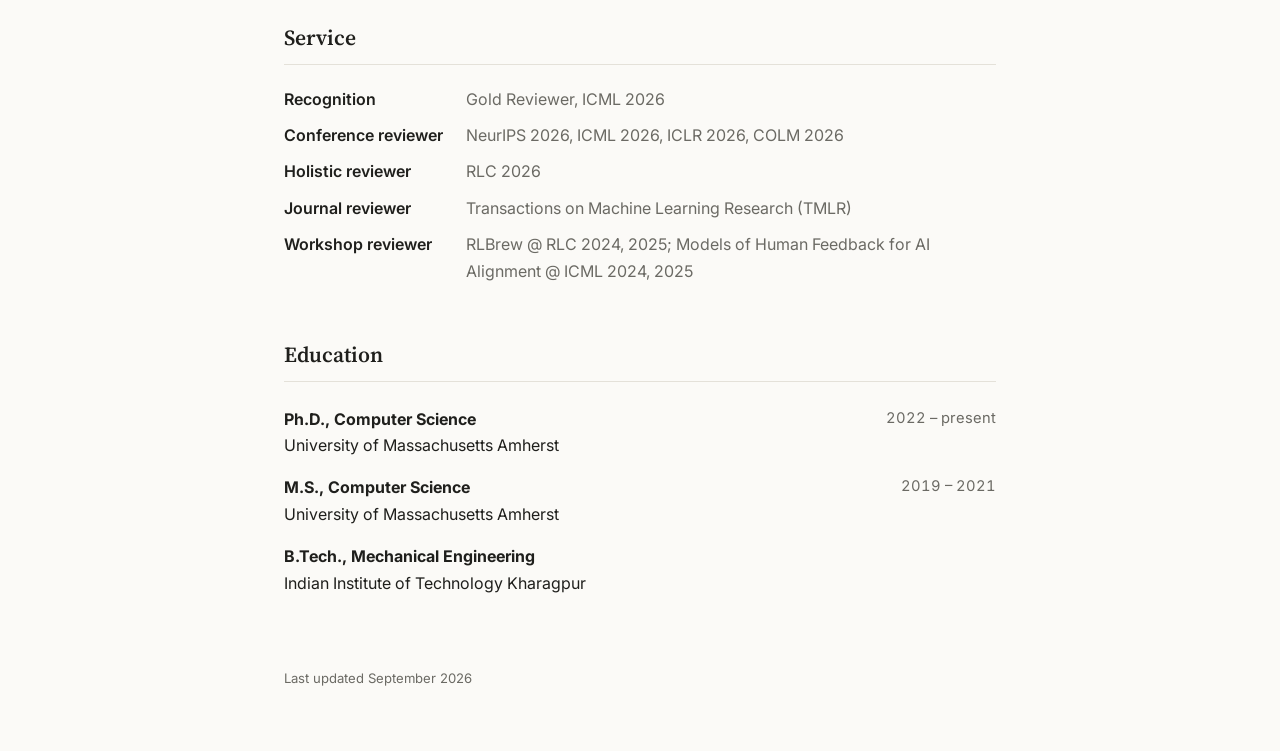
==== commit afaf95b3: "Add Preference over Preferences project page and code link Co-Authored-By: Claude Opus 5.5 <noreply@" ====
--- a/index.html
+++ b/index.html
@@ -89,7 +89,7 @@
     <section id="news">
       <h2>News</h2>
       <ul class="news">
-        <li><time>Nov 2026</time> <span><a href="https://arxiv.org/abs/2509.22851">Adaptive Margin RLHF via Preference over Preferences</a> was accepted to TMLR.</span></li>
+        <li><time>Nov 2026</time> <span><a href="https://arxiv.org/abs/2509.22851">Adaptive Margin RLHF via Preference over Preferences</a> was accepted to TMLR. <a href="pref-over-pref/">Project page</a>.</span></li>
         <li><time>Nov 2026</time> <span>New preprint: <a href="https://arxiv.org/abs/2611.31800">Learning Compact State Abstractions for LLM Agents</a>, which learns a small program that keeps an agent's state compact instead of feeding it the full history. <a href="compact-states/">Project page</a>.</span></li>
         <li><time>Oct 2026</time> <span>New preprint: <a href="https://arxiv.org/abs/2610.09108">Convex-Concave Reinforcement Learning</a>, which recasts each policy-improvement step as a difference-of-convex program that recovers CPI, NPG, TRPO, PPO, and AWR as special cases.</span></li>
         <li><time>Oct 2026</time> <span><a href="https://arxiv.org/abs/2607.02781">Safe Inference-Time Alignment via Lagrangian Reward Augmentation</a> will appear at COLM 2026 in San Francisco. Come see the poster (#109) on Thu, Oct 8! <a href="https://yaswanthchittepu.github.io/LARA/">Project page</a>.</span></li>
@@ -167,12 +167,12 @@
       </article>
 
       <article class="pub">
-        <a class="thumb" href="https://arxiv.org/abs/2509.22851" tabindex="-1" aria-hidden="true"><img src="images/papers/adaptive-margin.png" alt="Illustration of preference over preferences: one preference pair has a larger reward margin than another" loading="lazy"></a>
-        <div>
-          <h3><a href="https://arxiv.org/abs/2509.22851">Adaptive Margin RLHF via Preference over Preferences</a></h3>
+        <a class="thumb" href="pref-over-pref/" tabindex="-1" aria-hidden="true"><img src="images/papers/adaptive-margin.png" alt="Illustration of preference over preferences: one preference pair has a larger reward margin than another" loading="lazy"></a>
+        <div>
+          <h3><a href="pref-over-pref/">Adaptive Margin RLHF via Preference over Preferences</a></h3>
           <p class="authors"><b>Yaswanth Chittepu</b>, Prasann Singhal, Greg Durrett, Scott Niekum</p>
           <p class="venue">Transactions on Machine Learning Research (TMLR), 2026</p>
-          <p class="tags"><a href="https://arxiv.org/abs/2509.22851">arXiv</a><a href="https://arxiv.org/pdf/2509.22851">PDF</a></p>
+          <p class="tags"><a href="pref-over-pref/">Website</a><a href="https://arxiv.org/abs/2509.22851">arXiv</a><a href="https://arxiv.org/pdf/2509.22851">PDF</a><a href="https://github.com/UMass-SCALAR-Lab/Pref-over-Pref">Code</a></p>
         </div>
       </article>
 
